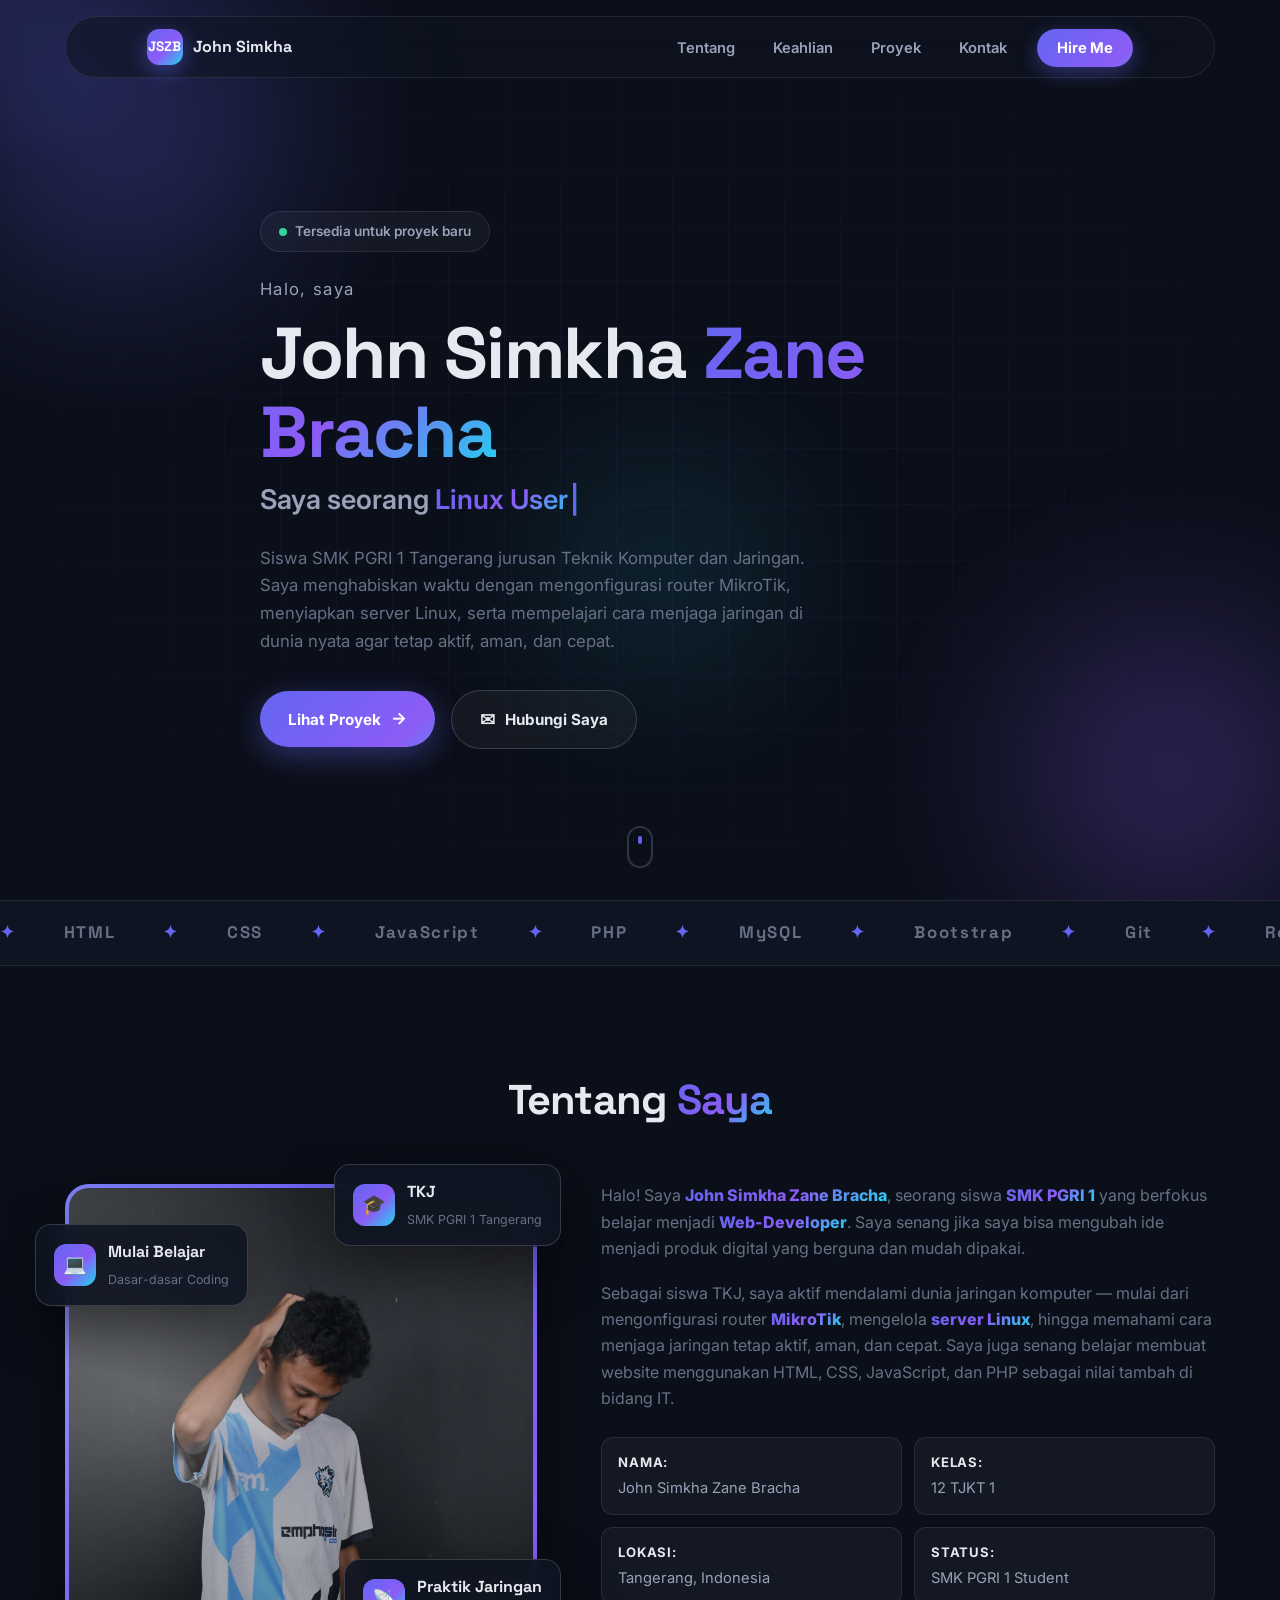
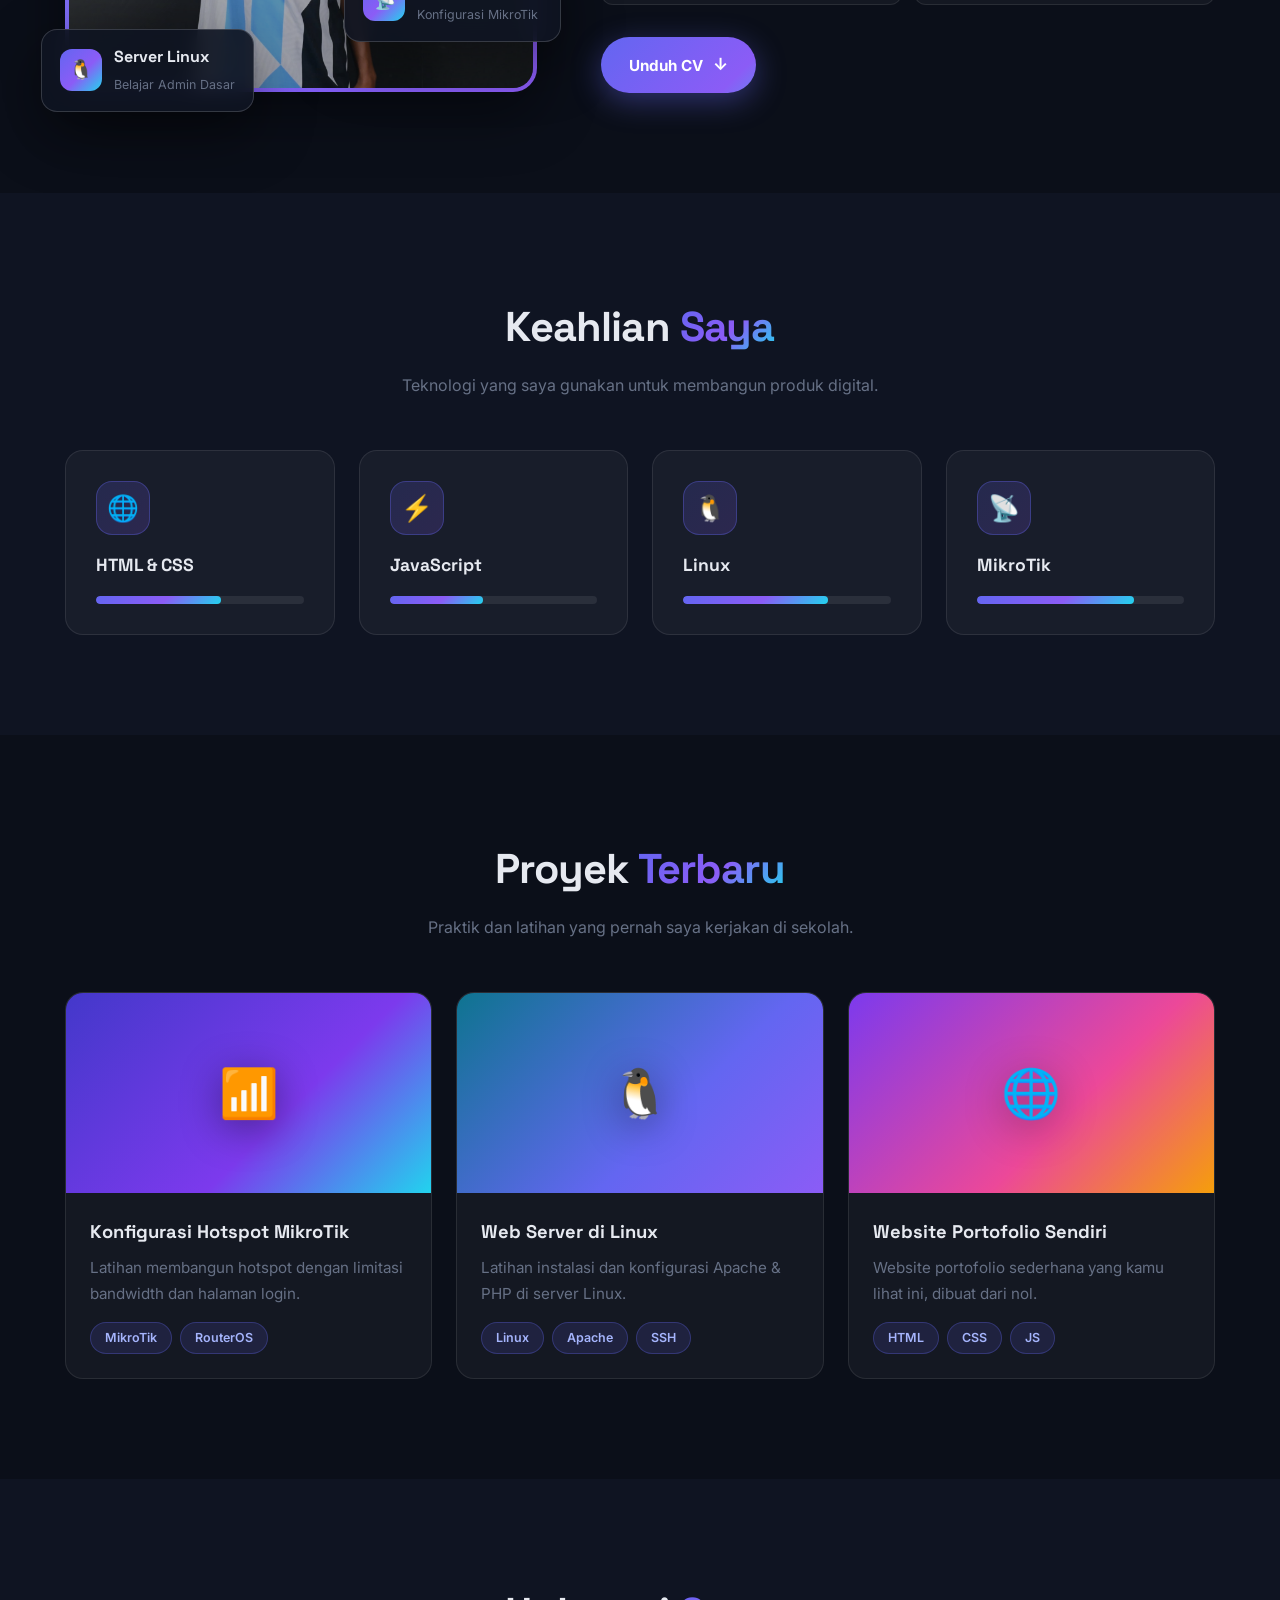
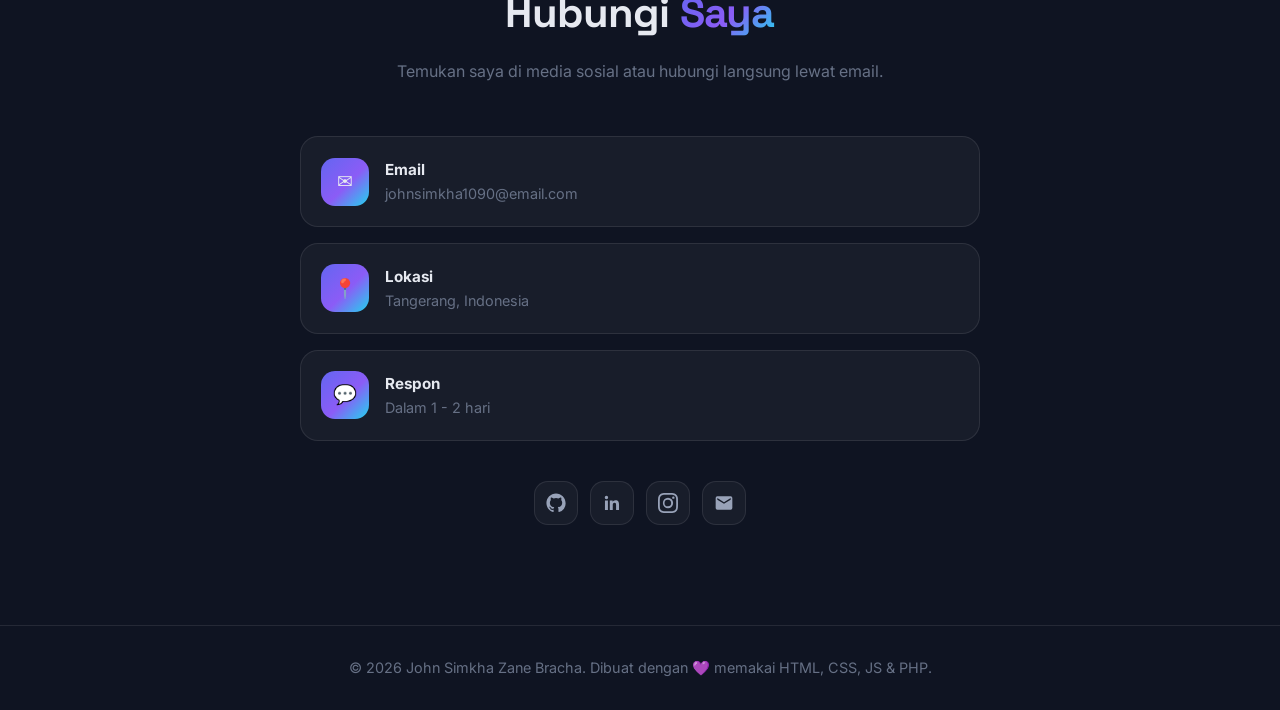
==== index.html @ ffc578aa "Portofolio John Simkha - siap deploy" ====
<!DOCTYPE html>
<html lang="id">
<head>
  <meta charset="UTF-8">
  <meta name="viewport" content="width=device-width, initial-scale=1.0">
  <meta name="description" content="Portofolio pribadi John Simkha Zane Bracha">
  <title>John Simkha Zane Bracha | Portofolio</title>
  <link rel="preconnect" href="https://fonts.googleapis.com">
  <link rel="preconnect" href="https://fonts.gstatic.com" crossorigin>
  <link href="https://fonts.googleapis.com/css2?family=Inter:wght@400;500;600;700;800&family=Space+Grotesk:wght@500;600;700&display=swap" rel="stylesheet">
  <link rel="stylesheet" href="css/style.css">
</head>
<body>

  <!-- GLOW PENGIKUT KURSOR -->
  <div class="cursor-glow" id="cursorGlow"></div>

  <!-- NAVBAR -->
  <header class="navbar" id="navbar">
    <div class="container nav-container">
      <a href="#hero" class="logo">
        <span class="logo-mark">
          <span class="logo-letter">J</span><span class="logo-letter">S</span><span class="logo-letter">Z</span><span class="logo-letter">B</span>
        </span>
        <span class="logo-text">John Simkha</span>
      </a>
      <button class="menu-toggle" id="menuToggle" aria-label="Buka menu">
        <span></span><span></span><span></span>
      </button>
      <ul class="nav-links" id="navLinks">
        <li><a href="#tentang" class="nav-link">Tentang</a></li>
        <li><a href="#keahlian" class="nav-link">Keahlian</a></li>
        <li><a href="#proyek" class="nav-link">Proyek</a></li>
        <li><a href="#kontak" class="nav-link">Kontak</a></li>
        <li><a href="#kontak" class="nav-cta">Hire Me</a></li>
      </ul>
    </div>
  </header>

  <!-- HERO -->
  <section id="hero" class="hero">
    <div class="orb orb-1"></div>
    <div class="orb orb-2"></div>
    <div class="orb orb-3"></div>
    <div class="grid-overlay"></div>

    <div class="container hero-content">
      <span class="hero-badge reveal">
        <span class="pulse-dot"></span> Tersedia untuk proyek baru
      </span>
      <p class="hero-greeting reveal">Halo, saya</p>
      <h1 class="hero-name reveal">John Simkha <span class="gradient-text">Zane Bracha</span></h1>
      <h2 class="hero-role reveal">Saya seorang <span class="gradient-text" id="typeWriter">Linux User dan TJKT Student</span></h2>
      <p class="hero-desc reveal">
        Siswa SMK PGRI 1 Tangerang jurusan Teknik Komputer dan Jaringan. Saya menghabiskan waktu dengan mengonfigurasi router MikroTik, menyiapkan server Linux, serta mempelajari cara menjaga jaringan di dunia nyata agar tetap aktif, aman, dan cepat.
      </p>
      <div class="hero-actions reveal">
        <a href="#proyek" class="btn btn-primary">
          Lihat Proyek <span class="btn-arrow">→</span>
        </a>
        <a href="#kontak" class="btn btn-ghost">
          <span class="btn-icon">✉</span> Hubungi Saya
        </a>
      </div>
      </div>
    </div>

    <a href="#tentang" class="scroll-indicator" aria-label="Scroll ke bawah">
      <span></span>
    </a>
  </section>

  <!-- MARQUEE TEKNOLOGI -->
  <div class="marquee">
    <div class="marquee-track">
      <span>HTML</span><span>CSS</span><span>JavaScript</span><span>PHP</span><span>MySQL</span><span>Bootstrap</span><span>Git</span><span>Responsive</span>
      <span>HTML</span><span>CSS</span><span>JavaScript</span><span>PHP</span><span>MySQL</span><span>Bootstrap</span><span>Git</span><span>Responsive</span>
    </div>
  </div>

  <!-- TENTANG -->
  <section id="tentang" class="section">
    <div class="container">
      <h2 class="section-title reveal">Tentang <span class="gradient-text">Saya</span></h2>
      <div class="about-grid">
        <div class="about-photo reveal">
          <div class="photo-frame">
            <img src="img/foto-profil.jpeg" alt="Foto profil">
          </div>
          <div class="float-card float-card-1">
            <span class="float-icon">💻</span>
            <div><strong>Mulai Belajar</strong><small>Dasar-dasar Coding</small></div>
          </div>
          <div class="float-card float-card-2">
            <span class="float-icon">📡</span>
            <div><strong>Praktik Jaringan</strong><small>Konfigurasi MikroTik</small></div>
          </div>
          <div class="float-card float-card-3">
            <span class="float-icon">🐧</span>
            <div><strong>Server Linux</strong><small>Belajar Admin Dasar</small></div>
          </div>
          <div class="float-card float-card-4">
            <span class="float-icon">🎓</span>
            <div><strong>TKJ</strong><small>SMK PGRI 1 Tangerang</small></div>
          </div>
        </div>
        <div class="about-text reveal">
          <p>
            Halo! Saya <strong class="gradient-text">John Simkha Zane Bracha</strong>,
            seorang siswa <strong class="gradient-text">SMK PGRI 1</strong> yang berfokus belajar menjadi <strong class="gradient-text">Web-Developer</strong>.
            Saya senang jika saya bisa mengubah ide menjadi produk digital yang berguna dan mudah dipakai.
          </p>
          <p>
            Sebagai siswa TKJ, saya aktif mendalami dunia jaringan komputer — mulai dari
            mengonfigurasi router <strong class="gradient-text">MikroTik</strong>, mengelola
            <strong class="gradient-text">server Linux</strong>, hingga memahami cara menjaga
            jaringan tetap aktif, aman, dan cepat. Saya juga senang belajar membuat website
            menggunakan HTML, CSS, JavaScript, dan PHP sebagai nilai tambah di bidang IT.
          </p>
          <ul class="about-info">
            <li><span>Nama:</span> John Simkha Zane Bracha</li>
            <li><span>Kelas:</span> 12 TJKT 1</li>
            <li><span>Lokasi:</span> Tangerang, Indonesia</li>
            <li><span>Status:</span> SMK PGRI 1 Student</li>
          </ul>
          <a href="#" class="btn btn-primary">
            Unduh CV <span class="btn-arrow">↓</span>
          </a>
        </div>
      </div>
    </div>
  </section>

  <!-- KEAHLIAN -->
  <section id="keahlian" class="section section-alt">
    <div class="container">
      <h2 class="section-title reveal">Keahlian <span class="gradient-text">Saya</span></h2>
      <p class="section-sub reveal">Teknologi yang saya gunakan untuk membangun produk digital.</p>
      <div class="skills-grid">
        <div class="skill-card reveal">
          <div class="skill-icon"><span>🌐</span></div>
          <h3>HTML &amp; CSS</h3>
          <div class="progress"><div class="progress-bar" data-width="60%"></div></div>
        </div>
        <div class="skill-card reveal">
          <div class="skill-icon"><span>⚡</span></div>
          <h3>JavaScript</h3>
          <div class="progress"><div class="progress-bar" data-width="45%"></div></div>
        </div>
        <div class="skill-card reveal">
          <div class="skill-icon"><span>🐧</span></div>
          <h3>Linux</h3>
          <div class="progress"><div class="progress-bar" data-width="70%"></div></div>
        </div>
        <div class="skill-card reveal">
          <div class="skill-icon"><span>📡</span></div>
          <h3>MikroTik</h3>
          <div class="progress"><div class="progress-bar" data-width="76%"></div></div>
        </div>
      </div>
    </div>
  </section>

  <!-- PROYEK -->
  <section id="proyek" class="section">
    <div class="container">
      <h2 class="section-title reveal">Proyek <span class="gradient-text">Terbaru</span></h2>
      <p class="section-sub reveal">Praktik dan latihan yang pernah saya kerjakan di sekolah.</p>
      <div class="projects-grid">
        <article class="project-card reveal">
          <div class="project-thumb thumb-1">
            <span>📶</span>
            <div class="project-overlay">
              <a href="#" class="btn btn-sm">Lihat Detail</a>
            </div>
          </div>
          <div class="project-body">
            <h3>Konfigurasi Hotspot MikroTik</h3>
            <p>Latihan membangun hotspot dengan limitasi bandwidth dan halaman login.</p>
            <div class="tags">
              <span class="tag">MikroTik</span>
              <span class="tag">RouterOS</span>
            </div>
          </div>
        </article>
        <article class="project-card reveal">
          <div class="project-thumb thumb-2">
            <span>🐧</span>
            <div class="project-overlay">
              <a href="#" class="btn btn-sm">Lihat Detail</a>
            </div>
          </div>
          <div class="project-body">
            <h3>Web Server di Linux</h3>
            <p>Latihan instalasi dan konfigurasi Apache &amp; PHP di server Linux.</p>
            <div class="tags">
              <span class="tag">Linux</span>
              <span class="tag">Apache</span>
              <span class="tag">SSH</span>
            </div>
          </div>
        </article>
        <article class="project-card reveal">
          <div class="project-thumb thumb-3">
            <span>🌐</span>
            <div class="project-overlay">
              <a href="#" class="btn btn-sm">Lihat Detail</a>
            </div>
          </div>
          <div class="project-body">
            <h3>Website Portofolio Sendiri</h3>
            <p>Website portofolio sederhana yang kamu lihat ini, dibuat dari nol.</p>
            <div class="tags">
              <span class="tag">HTML</span>
              <span class="tag">CSS</span>
              <span class="tag">JS</span>
            </div>
          </div>
        </article>
      </div>
    </div>
  </section>

  <!-- KONTAK -->
  <section id="kontak" class="section section-alt">
    <div class="container">
      <h2 class="section-title reveal">Hubungi <span class="gradient-text">Saya</span></h2>
      <p class="section-sub reveal">Temukan saya di media sosial atau hubungi langsung lewat email.</p>
      <div class="contact-info reveal">
        <div class="contact-item">
          <span class="contact-icon">✉</span>
          <div><strong>Email</strong><p>johnsimkha1090@email.com</p></div>
        </div>
        <div class="contact-item">
          <span class="contact-icon">📍</span>
          <div><strong>Lokasi</strong><p>Tangerang, Indonesia</p></div>
        </div>
        <div class="contact-item">
          <span class="contact-icon">💬</span>
          <div><strong>Respon</strong><p>Dalam 1 - 2 hari</p></div>
        </div>
      </div>
      <div class="contact-social reveal">
        <a href="https://github.com/alephszb" target="_blank" rel="noopener" aria-label="GitHub" title="GitHub"><svg viewBox="0 0 24 24" width="20" height="20" fill="currentColor"><path d="M12 .5C5.65.5.5 5.65.5 12c0 5.08 3.29 9.39 7.86 10.91.58.11.79-.25.79-.56 0-.27-.01-1.17-.02-2.12-3.2.7-3.87-1.36-3.87-1.36-.52-1.33-1.28-1.68-1.28-1.68-1.04-.71.08-.7.08-.7 1.15.08 1.76 1.19 1.76 1.19 1.03 1.76 2.7 1.25 3.36.96.1-.75.4-1.25.72-1.54-2.55-.29-5.23-1.28-5.23-5.68 0-1.26.45-2.28 1.19-3.09-.12-.29-.52-1.46.11-3.05 0 0 .97-.31 3.18 1.18a11.1 11.1 0 0 1 5.8 0c2.2-1.49 3.17-1.18 3.17-1.18.63 1.59.23 2.76.11 3.05.74.81 1.19 1.83 1.19 3.09 0 4.41-2.69 5.38-5.25 5.67.41.35.77 1.04.77 2.1 0 1.52-.01 2.74-.01 3.11 0 .31.21.68.8.56A10.5 10.5 0 0 0 23.5 12C23.5 5.65 18.35.5 12 .5z"/></svg></a>
        <a href="#" aria-label="LinkedIn" title="LinkedIn"><svg viewBox="0 0 24 24" width="20" height="20" fill="currentColor"><path d="M20.45 20.45h-3.55v-5.57c0-1.33-.03-3.04-1.85-3.04-1.85 0-2.14 1.45-2.14 2.94v5.67H9.35V9h3.41v1.56h.05c.48-.9 1.64-1.85 3.37-1.85 3.6 0 4.27 2.37 4.27 5.46v6.28zM5.34 7.43a2.06 2.06 0 1 1 0-4.12 2.06 2.06 0 0 1 0 4.12zM7.12 20.45H3.55V9h3.57v11.45z"/></svg></a>
        <a href="https://www.instagram.com/alephszb" target="_blank" rel="noopener" aria-label="Instagram" title="Instagram"><svg viewBox="0 0 24 24" width="20" height="20" fill="currentColor"><path d="M12 2.16c3.2 0 3.58.01 4.85.07 1.17.05 1.8.25 2.23.41.56.22.96.48 1.38.9.42.42.68.82.9 1.38.16.42.36 1.06.41 2.23.06 1.27.07 1.65.07 4.85s-.01 3.58-.07 4.85c-.05 1.17-.25 1.8-.41 2.23-.22.56-.48.96-.9 1.38-.42.42-.82.68-1.38.9-.42.16-1.06.36-2.23.41-1.27.06-1.65.07-4.85.07s-3.58-.01-4.85-.07c-1.17-.05-1.8-.25-2.23-.41a3.72 3.72 0 0 1-1.38-.9 3.72 3.72 0 0 1-.9-1.38c-.16-.42-.36-1.06-.41-2.23-.06-1.27-.07-1.65-.07-4.85s.01-3.58.07-4.85c.05-1.17.25-1.8.41-2.23.22-.56.48-.96.9-1.38.42-.42.82-.68 1.38-.9.42-.16 1.06-.36 2.23-.41 1.27-.06 1.65-.07 4.85-.07zM12 0C8.74 0 8.33.01 7.05.07 5.78.13 4.9.33 4.14.63a5.9 5.9 0 0 0-2.13 1.39A5.9 5.9 0 0 0 .63 4.13C.33 4.9.13 5.78.07 7.05.01 8.33 0 8.74 0 12s.01 3.67.07 4.95c.06 1.27.26 2.15.56 2.91.31.8.73 1.48 1.38 2.13a5.9 5.9 0 0 0 2.13 1.39c.77.3 1.64.5 2.91.56C8.33 23.99 8.74 24 12 24s3.67-.01 4.95-.07c1.27-.06 2.15-.26 2.91-.56a5.9 5.9 0 0 0 2.13-1.39 5.9 5.9 0 0 0 1.38-2.13c.3-.76.5-1.64.56-2.91.06-1.28.07-1.69.07-4.95s-.01-3.67-.07-4.95c-.06-1.27-.26-2.15-.56-2.91a5.9 5.9 0 0 0-1.38-2.13A5.9 5.9 0 0 0 19.86.63c-.76-.3-1.64-.5-2.91-.56C15.67.01 15.26 0 12 0zm0 5.84A6.16 6.16 0 1 0 12 18.16 6.16 6.16 0 0 0 12 5.84zm0 10.15a4 4 0 1 1 0-7.99 4 4 0 0 1 0 7.99zm7.85-10.4a1.44 1.44 0 1 1-2.88 0 1.44 1.44 0 0 1 2.88 0z"/></svg></a>
        <a href="#" aria-label="Email" title="Email"><svg viewBox="0 0 24 24" width="20" height="20" fill="currentColor"><path d="M20 4H4a2 2 0 0 0-2 2v12a2 2 0 0 0 2 2h16a2 2 0 0 0 2-2V6a2 2 0 0 0-2-2zm0 4-8 5-8-5V6l8 5 8-5v2z"/></svg></a>
      </div>
    </div>
  </section>

  <!-- FOOTER -->
  <footer class="footer">
    <div class="container">
      <p>© 2026 John Simkha Zane Bracha. Dibuat dengan 💜 memakai HTML, CSS, JS &amp; PHP.</p>
    </div>
  </footer>

  <script src="js/script.js"></script>
</body>
</html>
---- css/style.css ----
/* ===== VARIABEL & RESET ===== */
:root {
  --bg: #0b0f19;
  --bg-alt: #0f1422;
  --surface: rgba(255, 255, 255, 0.04);
  --surface-hover: rgba(255, 255, 255, 0.07);
  --border: rgba(255, 255, 255, 0.09);
  --border-strong: rgba(255, 255, 255, 0.16);
  --text: #e6e9f0;
  --text-muted: #98a2b8;
  --text-dim: #667085;
  --primary: #6366f1;
  --violet: #8b5cf6;
  --cyan: #22d3ee;
  --success: #34d399;
  --error: #f87171;
  --radius: 18px;
  --radius-sm: 12px;
  --transition: 0.3s cubic-bezier(0.4, 0, 0.2, 1);
  --gradient: linear-gradient(135deg, #6366f1, #8b5cf6 55%, #22d3ee);
  --shadow: 0 20px 60px rgba(0, 0, 0, 0.45);
  --font-main: 'Inter', 'Segoe UI', Tahoma, sans-serif;
  --font-display: 'Space Grotesk', 'Inter', sans-serif;
}

* {
  margin: 0;
  padding: 0;
  box-sizing: border-box;
}

html {
  scroll-behavior: smooth;
}

body {
  font-family: var(--font-main);
  color: var(--text);
  line-height: 1.65;
  background: var(--bg);
  overflow-x: hidden;
}

img { max-width: 100%; display: block; }
a { text-decoration: none; color: inherit; }
ul { list-style: none; }

::selection {
  background: rgba(99, 102, 241, 0.4);
  color: #fff;
}

::-webkit-scrollbar { width: 10px; }
::-webkit-scrollbar-track { background: var(--bg); }
::-webkit-scrollbar-thumb {
  background: linear-gradient(180deg, var(--primary), var(--violet));
  border-radius: 6px;
}

.container {
  width: 90%;
  max-width: 1150px;
  margin: 0 auto;
}

.gradient-text {
  background: var(--gradient);
  -webkit-background-clip: text;
  background-clip: text;
  -webkit-text-fill-color: transparent;
  color: transparent;
}

/* ===== CURSOR GLOW ===== */
.cursor-glow {
  position: fixed;
  width: 420px;
  height: 420px;
  border-radius: 50%;
  background: radial-gradient(circle, rgba(99, 102, 241, 0.14), transparent 60%);
  pointer-events: none;
  z-index: 0;
  transform: translate(-50%, -50%);
  transition: opacity 0.4s;
}

/* ===== NAVBAR ===== */
.navbar {
  position: fixed;
  top: 16px;
  left: 50%;
  transform: translateX(-50%);
  z-index: 1000;
  width: min(92%, 1150px);
  border-radius: 999px;
  padding: 4px 6px;
  background: rgba(15, 20, 34, 0.6);
  border: 1px solid var(--border);
  backdrop-filter: blur(16px);
  -webkit-backdrop-filter: blur(16px);
  transition: background var(--transition), border-color var(--transition), box-shadow var(--transition);
}

.navbar.scrolled {
  background: rgba(11, 15, 25, 0.85);
  border-color: var(--border-strong);
  box-shadow: var(--shadow);
}

.nav-container {
  display: flex;
  align-items: center;
  justify-content: space-between;
  padding: 8px 18px;
}

.logo {
  display: flex;
  align-items: center;
  gap: 10px;
  font-family: var(--font-display);
}

.logo-mark {
  display: flex;
  align-items: center;
  justify-content: center;
  width: 36px;
  height: 36px;
  border-radius: 12px;
  background: var(--gradient);
  color: #fff;
  font-weight: 700;
  font-size: 0.85rem;
  box-shadow: 0 6px 20px rgba(99, 102, 241, 0.45);
}

.logo-letter {
  display: inline-block;
  animation: letterDance 1.8s ease-in-out infinite;
}

.logo-letter:nth-child(1) { animation-delay: 0s; }
.logo-letter:nth-child(2) { animation-delay: 0.2s; }
.logo-letter:nth-child(3) { animation-delay: 0.4s; }
.logo-letter:nth-child(4) { animation-delay: 0.6s; }

@keyframes letterDance {
  0%, 100% { transform: translateY(0) rotate(0deg); }
  30% { transform: translateY(-4px) rotate(-6deg); }
  60% { transform: translateY(2px) rotate(6deg); }
}

.logo-text {
  font-weight: 700;
  font-size: 1rem;
  color: var(--text);
}

.nav-links {
  display: flex;
  align-items: center;
  gap: 6px;
}

.nav-link {
  padding: 10px 16px;
  border-radius: 999px;
  font-size: 0.92rem;
  font-weight: 600;
  color: var(--text-muted);
  transition: all var(--transition);
}

.nav-link:hover {
  color: var(--text);
  background: var(--surface-hover);
}

.nav-link.active {
  color: #fff;
  background: linear-gradient(135deg, var(--primary), var(--violet));
}

.nav-cta {
  margin-left: 8px;
  padding: 10px 20px;
  border-radius: 999px;
  font-size: 0.92rem;
  font-weight: 700;
  color: #fff;
  background: var(--gradient);
  background-size: 150% 150%;
  animation: gradientShift 6s ease infinite;
  box-shadow: 0 6px 20px rgba(99, 102, 241, 0.4);
  transition: transform var(--transition);
}

.nav-cta:hover {
  transform: translateY(-2px) scale(1.03);
}

@keyframes gradientShift {
  0%, 100% { background-position: 0% 50%; }
  50% { background-position: 100% 50%; }
}

.menu-toggle {
  display: none;
  flex-direction: column;
  gap: 5px;
  background: none;
  border: none;
  cursor: pointer;
  padding: 6px;
}

.menu-toggle span {
  width: 24px;
  height: 2.5px;
  background: var(--text);
  border-radius: 2px;
  transition: var(--transition);
}

.menu-toggle.open span:nth-child(1) { transform: translateY(7.5px) rotate(45deg); }
.menu-toggle.open span:nth-child(2) { opacity: 0; }
.menu-toggle.open span:nth-child(3) { transform: translateY(-7.5px) rotate(-45deg); }

/* ===== HERO ===== */
.hero {
  position: relative;
  min-height: 100vh;
  display: flex;
  align-items: center;
  padding: 140px 0 80px;
  overflow: hidden;
}

.orb {
  position: absolute;
  border-radius: 50%;
  filter: blur(90px);
  opacity: 0.45;
  z-index: 0;
  animation: float 10s ease-in-out infinite;
}

.orb-1 {
  width: 480px; height: 480px;
  background: radial-gradient(circle, #6366f1, transparent 70%);
  top: -120px; left: -120px;
}

.orb-2 {
  width: 420px; height: 420px;
  background: radial-gradient(circle, #8b5cf6, transparent 70%);
  bottom: -80px; right: -100px;
  animation-delay: -3s;
}

.orb-3 {
  width: 300px; height: 300px;
  background: radial-gradient(circle, #22d3ee, transparent 70%);
  bottom: 20%; left: 40%;
  opacity: 0.25;
  animation-delay: -6s;
}

@keyframes float {
  0%, 100% { transform: translateY(0) translateX(0); }
  50% { transform: translateY(-30px) translateX(20px); }
}

.grid-overlay {
  position: absolute;
  inset: 0;
  z-index: 0;
  background-image:
    linear-gradient(rgba(99, 102, 241, 0.05) 1px, transparent 1px),
    linear-gradient(90deg, rgba(99, 102, 241, 0.05) 1px, transparent 1px);
  background-size: 56px 56px;
  mask-image: radial-gradient(ellipse at center, black 30%, transparent 75%);
  -webkit-mask-image: radial-gradient(ellipse at center, black 30%, transparent 75%);
}

.hero-content {
  position: relative;
  z-index: 1;
  max-width: 760px;
}

.hero-badge {
  display: inline-flex;
  align-items: center;
  gap: 8px;
  padding: 8px 18px;
  border-radius: 999px;
  background: var(--surface);
  border: 1px solid var(--border);
  font-size: 0.85rem;
  font-weight: 600;
  color: var(--text-muted);
  margin-bottom: 24px;
}

.pulse-dot {
  width: 8px;
  height: 8px;
  border-radius: 50%;
  background: var(--success);
  box-shadow: 0 0 0 0 rgba(52, 211, 153, 0.6);
  animation: pulse 2s infinite;
}

@keyframes pulse {
  0% { box-shadow: 0 0 0 0 rgba(52, 211, 153, 0.6); }
  70% { box-shadow: 0 0 0 10px rgba(52, 211, 153, 0); }
  100% { box-shadow: 0 0 0 0 rgba(52, 211, 153, 0); }
}

.hero-greeting {
  font-size: 1.05rem;
  color: var(--text-muted);
  letter-spacing: 0.08em;
}

.hero-name {
  font-family: var(--font-display);
  font-size: clamp(2.6rem, 7vw, 4.5rem);
  font-weight: 700;
  line-height: 1.1;
  margin: 10px 0 6px;
  letter-spacing: -0.02em;
}

.hero-role {
  font-size: clamp(1.2rem, 3vw, 1.7rem);
  font-weight: 600;
  color: var(--text-muted);
  min-height: 2.6rem;
}

#typeWriter::after {
  content: '|';
  margin-left: 2px;
  -webkit-text-fill-color: var(--primary);
  animation: blink 0.8s step-end infinite;
}

@keyframes blink {
  50% { opacity: 0; }
}

.hero-desc {
  max-width: 560px;
  color: var(--text-dim);
  margin: 22px 0 34px;
  font-size: 1.05rem;
}

.hero-actions {
  display: flex;
  gap: 16px;
  flex-wrap: wrap;
  align-items: center;
}

.contact-social {
  display: flex;
  justify-content: center;
  gap: 12px;
  margin-top: 40px;
}

.contact-social a {
  display: grid;
  place-items: center;
  width: 44px;
  height: 44px;
  border-radius: 14px;
  background: var(--surface);
  border: 1px solid var(--border);
  color: var(--text-muted);
  transition: all var(--transition);
}

.contact-social a:hover {
  color: #fff;
  background: var(--gradient);
  border-color: transparent;
  transform: translateY(-4px);
  box-shadow: 0 10px 24px rgba(99, 102, 241, 0.4);
}

.scroll-indicator {
  position: absolute;
  bottom: 32px;
  left: 50%;
  transform: translateX(-50%);
  z-index: 1;
}

.scroll-indicator span {
  display: block;
  width: 26px;
  height: 42px;
  border: 2px solid var(--border-strong);
  border-radius: 20px;
  position: relative;
}

.scroll-indicator span::after {
  content: '';
  position: absolute;
  top: 8px;
  left: 50%;
  width: 4px;
  height: 8px;
  margin-left: -2px;
  border-radius: 4px;
  background: var(--primary);
  animation: scrollWheel 1.8s infinite;
}

@keyframes scrollWheel {
  0% { opacity: 1; transform: translateY(0); }
  100% { opacity: 0; transform: translateY(14px); }
}

/* ===== BUTTON ===== */
.btn {
  display: inline-flex;
  align-items: center;
  gap: 10px;
  padding: 14px 28px;
  border-radius: 999px;
  font-weight: 700;
  font-size: 0.95rem;
  border: none;
  cursor: pointer;
  font-family: inherit;
  transition: all var(--transition);
}

.btn-primary {
  background: var(--gradient);
  background-size: 150% 150%;
  animation: gradientShift 6s ease infinite;
  color: #fff;
  box-shadow: 0 8px 30px rgba(99, 102, 241, 0.4);
}

.btn-primary:hover {
  transform: translateY(-3px);
  box-shadow: 0 14px 40px rgba(99, 102, 241, 0.55);
}

.btn-ghost {
  background: var(--surface);
  border: 1px solid var(--border-strong);
  color: var(--text);
}

.btn-ghost:hover {
  background: var(--surface-hover);
  border-color: var(--primary);
  transform: translateY(-3px);
}

.btn-arrow {
  transition: transform var(--transition);
  font-size: 1.05rem;
}

.btn:hover .btn-arrow {
  transform: translateX(4px);
}

.btn-sm {
  padding: 10px 20px;
  font-size: 0.85rem;
}

.btn-full {
  width: 100%;
  justify-content: center;
}

.btn-icon {
  font-size: 1.1rem;
}

/* ===== MARQUEE ===== */
.marquee {
  border-top: 1px solid var(--border);
  border-bottom: 1px solid var(--border);
  background: var(--bg-alt);
  padding: 18px 0;
  overflow: hidden;
  white-space: nowrap;
}

.marquee-track {
  display: inline-flex;
  gap: 48px;
  animation: marquee 22s linear infinite;
}

.marquee-track span {
  font-family: var(--font-display);
  font-weight: 700;
  font-size: 1.05rem;
  letter-spacing: 0.1em;
  color: var(--text-dim);
}

.marquee-track span::before {
  content: '✦';
  color: var(--primary);
  margin-right: 48px;
}

@keyframes marquee {
  from { transform: translateX(0); }
  to { transform: translateX(-50%); }
}

/* ===== SECTION ===== */
.section {
  padding: 100px 0;
  position: relative;
}

.section-alt {
  background: var(--bg-alt);
}

.section-title {
  font-family: var(--font-display);
  font-size: clamp(1.9rem, 4.5vw, 2.6rem);
  font-weight: 700;
  text-align: center;
  letter-spacing: -0.02em;
  margin-bottom: 10px;
}

.section-sub {
  text-align: center;
  color: var(--text-dim);
  max-width: 560px;
  margin: 0 auto 52px;
}

/* ===== TENTANG ===== */
.about-grid {
  display: grid;
  grid-template-columns: 1fr 1.3fr;
  gap: 64px;
  align-items: center;
  margin-top: 48px;
}

.about-photo {
  position: relative;
}

.photo-frame {
  position: relative;
  border-radius: 24px;
  overflow: hidden;
  background: linear-gradient(135deg, var(--primary), var(--violet));
  padding: 4px;
  box-shadow: var(--shadow);
}

.photo-frame::after {
  content: '';
  position: absolute;
  inset: 4px;
  border-radius: 20px;
  background: rgba(11, 15, 25, 0.35);
}

.photo-frame img {
  border-radius: 20px;
  width: 100%;
  height: 500px;
  object-fit: cover;
  filter: saturate(1.1);
}

.photo-frame::before {
  content: '';
  position: absolute;
  inset: -50%;
  z-index: 1;
  background: conic-gradient(from 0deg, transparent 0 60%, rgba(255, 255, 255, 0.25) 80%, transparent 100%);
  animation: shine 6s linear infinite;
}

@keyframes shine {
  to { transform: rotate(360deg); }
}

.float-card {
  position: absolute;
  display: flex;
  align-items: center;
  gap: 12px;
  padding: 14px 18px;
  border-radius: 16px;
  background: rgba(15, 20, 34, 0.9);
  border: 1px solid var(--border-strong);
  backdrop-filter: blur(10px);
  box-shadow: var(--shadow);
  z-index: 2;
}

.float-card strong {
  display: block;
  font-family: var(--font-display);
  font-size: 1rem;
}

.float-card small {
  color: var(--text-dim);
  font-size: 0.78rem;
}

.float-icon {
  display: grid;
  place-items: center;
  width: 42px;
  height: 42px;
  border-radius: 12px;
  background: var(--gradient);
  font-size: 1.2rem;
}

.float-card-1 {
  top: 40px;
  left: -30px;
  animation: float 6s ease-in-out infinite;
}

.float-card-2 {
  bottom: 50px;
  right: -24px;
  animation: float 7s ease-in-out infinite;
  animation-delay: -2s;
}

.float-card-3 {
  bottom: -20px;
  left: -24px;
  animation: float 6.5s ease-in-out infinite;
  animation-delay: -1s;
}

.float-card-4 {
  top: -20px;
  right: -24px;
  animation: float 7.5s ease-in-out infinite;
  animation-delay: -3s;
}

.about-text p {
  color: var(--text-dim);
  margin-bottom: 18px;
}

.about-text strong {
  font-weight: 800;
}

.about-info {
  margin: 26px 0 32px;
  display: grid;
  grid-template-columns: 1fr 1fr;
  gap: 12px;
}

.about-info li {
  padding: 14px 16px;
  border-radius: var(--radius-sm);
  background: var(--surface);
  border: 1px solid var(--border);
  color: var(--text-muted);
  font-size: 0.92rem;
  transition: all var(--transition);
}

.about-info li:hover {
  border-color: var(--primary);
  transform: translateY(-2px);
}

.about-info span {
  display: block;
  font-weight: 700;
  color: var(--text);
  font-size: 0.82rem;
  letter-spacing: 0.06em;
  text-transform: uppercase;
  margin-bottom: 2px;
}

/* ===== KEAHLIAN ===== */
.skills-grid {
  display: grid;
  grid-template-columns: repeat(auto-fit, minmax(240px, 1fr));
  gap: 24px;
  margin-top: 16px;
}

.skill-card {
  background: var(--surface);
  border: 1px solid var(--border);
  border-radius: var(--radius);
  padding: 30px;
  position: relative;
  overflow: hidden;
  transition: all var(--transition);
}

.skill-card::before {
  content: '';
  position: absolute;
  top: 0;
  left: 0;
  right: 0;
  height: 3px;
  background: var(--gradient);
  opacity: 0;
  transition: opacity var(--transition);
}

.skill-card:hover {
  transform: translateY(-8px);
  border-color: var(--border-strong);
  background: var(--surface-hover);
  box-shadow: var(--shadow);
}

.skill-card:hover::before {
  opacity: 1;
}

.skill-icon {
  display: inline-flex;
}

.skill-icon span {
  display: grid;
  place-items: center;
  width: 54px;
  height: 54px;
  border-radius: 16px;
  background: linear-gradient(135deg, rgba(99, 102, 241, 0.18), rgba(139, 92, 246, 0.18));
  border: 1px solid rgba(99, 102, 241, 0.35);
  font-size: 1.6rem;
  margin-bottom: 16px;
}

.skill-card h3 {
  font-family: var(--font-display);
  font-size: 1.1rem;
  margin-bottom: 16px;
}

.progress {
  height: 8px;
  background: rgba(255, 255, 255, 0.08);
  border-radius: 4px;
  overflow: hidden;
}

.progress-bar {
  height: 100%;
  width: 0;
  background: var(--gradient);
  border-radius: 4px;
  transition: width 1.2s ease;
}

/* ===== PROYEK ===== */
.projects-grid {
  display: grid;
  grid-template-columns: repeat(auto-fit, minmax(300px, 1fr));
  gap: 24px;
  margin-top: 16px;
}

.project-card {
  background: var(--surface);
  border: 1px solid var(--border);
  border-radius: var(--radius);
  overflow: hidden;
  transition: all var(--transition);
}

.project-card:hover {
  transform: translateY(-8px);
  border-color: var(--border-strong);
  box-shadow: var(--shadow);
}

.project-thumb {
  position: relative;
  height: 200px;
  display: grid;
  place-items: center;
  font-size: 3rem;
  overflow: hidden;
}

.thumb-1 { background: linear-gradient(135deg, #4338ca, #7c3aed 60%, #22d3ee); }
.thumb-2 { background: linear-gradient(135deg, #0e7490, #6366f1 60%, #8b5cf6); }
.thumb-3 { background: linear-gradient(135deg, #7c3aed, #ec4899 60%, #f59e0b); }

.project-thumb span {
  filter: drop-shadow(0 8px 20px rgba(0, 0, 0, 0.4));
  transition: transform 0.4s ease;
}

.project-card:hover .project-thumb span {
  transform: scale(1.15) rotate(-6deg);
}

.project-overlay {
  position: absolute;
  inset: 0;
  display: grid;
  place-items: center;
  background: rgba(11, 15, 25, 0.7);
  backdrop-filter: blur(4px);
  opacity: 0;
  transition: opacity var(--transition);
}

.project-card:hover .project-overlay {
  opacity: 1;
}

.project-overlay .btn {
  color: #fff;
  border: 1px solid rgba(255, 255, 255, 0.4);
  background: rgba(255, 255, 255, 0.1);
}

.project-body {
  padding: 24px;
}

.project-body h3 {
  font-family: var(--font-display);
  font-size: 1.15rem;
  margin-bottom: 8px;
}

.project-body p {
  color: var(--text-dim);
  font-size: 0.95rem;
  margin-bottom: 16px;
}

.tags {
  display: flex;
  flex-wrap: wrap;
  gap: 8px;
}

.tag {
  padding: 5px 14px;
  border-radius: 999px;
  background: rgba(99, 102, 241, 0.14);
  border: 1px solid rgba(99, 102, 241, 0.3);
  color: #a5b4fc;
  font-size: 0.78rem;
  font-weight: 600;
}

/* ===== KONTAK ===== */
.contact-info {
  display: flex;
  flex-direction: column;
  gap: 16px;
  max-width: 680px;
  margin: 0 auto;
}

.contact-item {
  display: flex;
  align-items: center;
  gap: 16px;
  padding: 20px;
  border-radius: var(--radius);
  background: var(--surface);
  border: 1px solid var(--border);
  transition: all var(--transition);
}

.contact-item:hover {
  border-color: var(--primary);
  transform: translateX(6px);
}

.contact-icon {
  display: grid;
  place-items: center;
  width: 48px;
  height: 48px;
  flex-shrink: 0;
  border-radius: 14px;
  background: var(--gradient);
  font-size: 1.2rem;
}

.contact-item strong {
  display: block;
  font-size: 0.95rem;
}

.contact-item p {
  color: var(--text-dim);
  font-size: 0.9rem;
}

.contact-form {
  background: var(--surface);
  border: 1px solid var(--border);
  border-radius: var(--radius);
  padding: 34px;
  backdrop-filter: blur(10px);
  box-shadow: var(--shadow);
}

.form-row {
  display: grid;
  grid-template-columns: 1fr 1fr;
  gap: 16px;
}

.form-group {
  margin-bottom: 18px;
}

.form-group label {
  display: block;
  font-weight: 600;
  font-size: 0.88rem;
  margin-bottom: 8px;
  color: var(--text-muted);
}

.form-group input,
.form-group textarea {
  width: 100%;
  padding: 13px 16px;
  background: rgba(11, 15, 25, 0.5);
  border: 1px solid var(--border);
  border-radius: var(--radius-sm);
  color: var(--text);
  font-family: inherit;
  font-size: 0.95rem;
  transition: all var(--transition);
}

.form-group input::placeholder,
.form-group textarea::placeholder {
  color: var(--text-dim);
}

.form-group input:focus,
.form-group textarea:focus {
  outline: none;
  border-color: var(--primary);
  box-shadow: 0 0 0 4px rgba(99, 102, 241, 0.15);
}

.form-group input.invalid,
.form-group textarea.invalid {
  border-color: var(--error);
}

.form-status {
  margin-top: 16px;
  font-weight: 600;
  text-align: center;
  font-size: 0.92rem;
}

.form-status.success { color: var(--success); }
.form-status.error { color: var(--error); }

/* ===== FOOTER ===== */
.footer {
  border-top: 1px solid var(--border);
  background: var(--bg-alt);
  text-align: center;
  padding: 30px 0;
  color: var(--text-dim);
  font-size: 0.9rem;
}

/* ===== ANIMASI REVEAL ===== */
.reveal {
  opacity: 0;
  transform: translateY(40px);
  transition: opacity 0.7s ease, transform 0.7s ease;
}

.reveal.visible {
  opacity: 1;
  transform: translateY(0);
}

.reveal:nth-child(2) { transition-delay: 0.1s; }
.reveal:nth-child(3) { transition-delay: 0.2s; }
.reveal:nth-child(4) { transition-delay: 0.3s; }
.reveal:nth-child(5) { transition-delay: 0.4s; }

/* ===== RESPONSIVE ===== */
@media (max-width: 900px) {
  .about-grid {
    grid-template-columns: 1fr;
    gap: 72px;
  }

  .about-photo {
    max-width: 420px;
    margin: 0 auto;
  }
}

@media (max-width: 768px) {
  .navbar {
    width: 94%;
  }

  .logo-text {
    display: none;
  }

  .menu-toggle {
    display: flex;
  }

  .nav-links {
    position: absolute;
    top: calc(100% + 12px);
    left: 0;
    right: 0;
    flex-direction: column;
    align-items: stretch;
    background: rgba(11, 15, 25, 0.95);
    border: 1px solid var(--border);
    border-radius: 20px;
    padding: 16px;
    gap: 8px;
    opacity: 0;
    visibility: hidden;
    transform: translateY(-12px);
    transition: all var(--transition);
  }

  .nav-links.open {
    opacity: 1;
    visibility: visible;
    transform: translateY(0);
  }

  .nav-link {
    text-align: center;
    padding: 14px;
  }

  .nav-cta {
    margin: 8px 0 0;
    text-align: center;
  }

  .hero {
    padding-top: 120px;
  }

  .float-card-1 { left: -10px; top: 30px; }
  .float-card-2 { right: -8px; bottom: 40px; }
  .float-card-3 { left: -8px; bottom: -20px; }
  .float-card-4 { right: -8px; top: -20px; }

  .form-row {
    grid-template-columns: 1fr;
  }

  .about-info {
    grid-template-columns: 1fr;
  }

  .scroll-indicator {
    display: none;
  }

  .cursor-glow {
    display: none;
  }
}

@media (prefers-reduced-motion: reduce) {
  *, *::before, *::after {
    animation-duration: 0.01ms !important;
    animation-iteration-count: 1 !important;
    transition-duration: 0.01ms !important;
  }

  .reveal {
    opacity: 1;
    transform: none;
  }
}
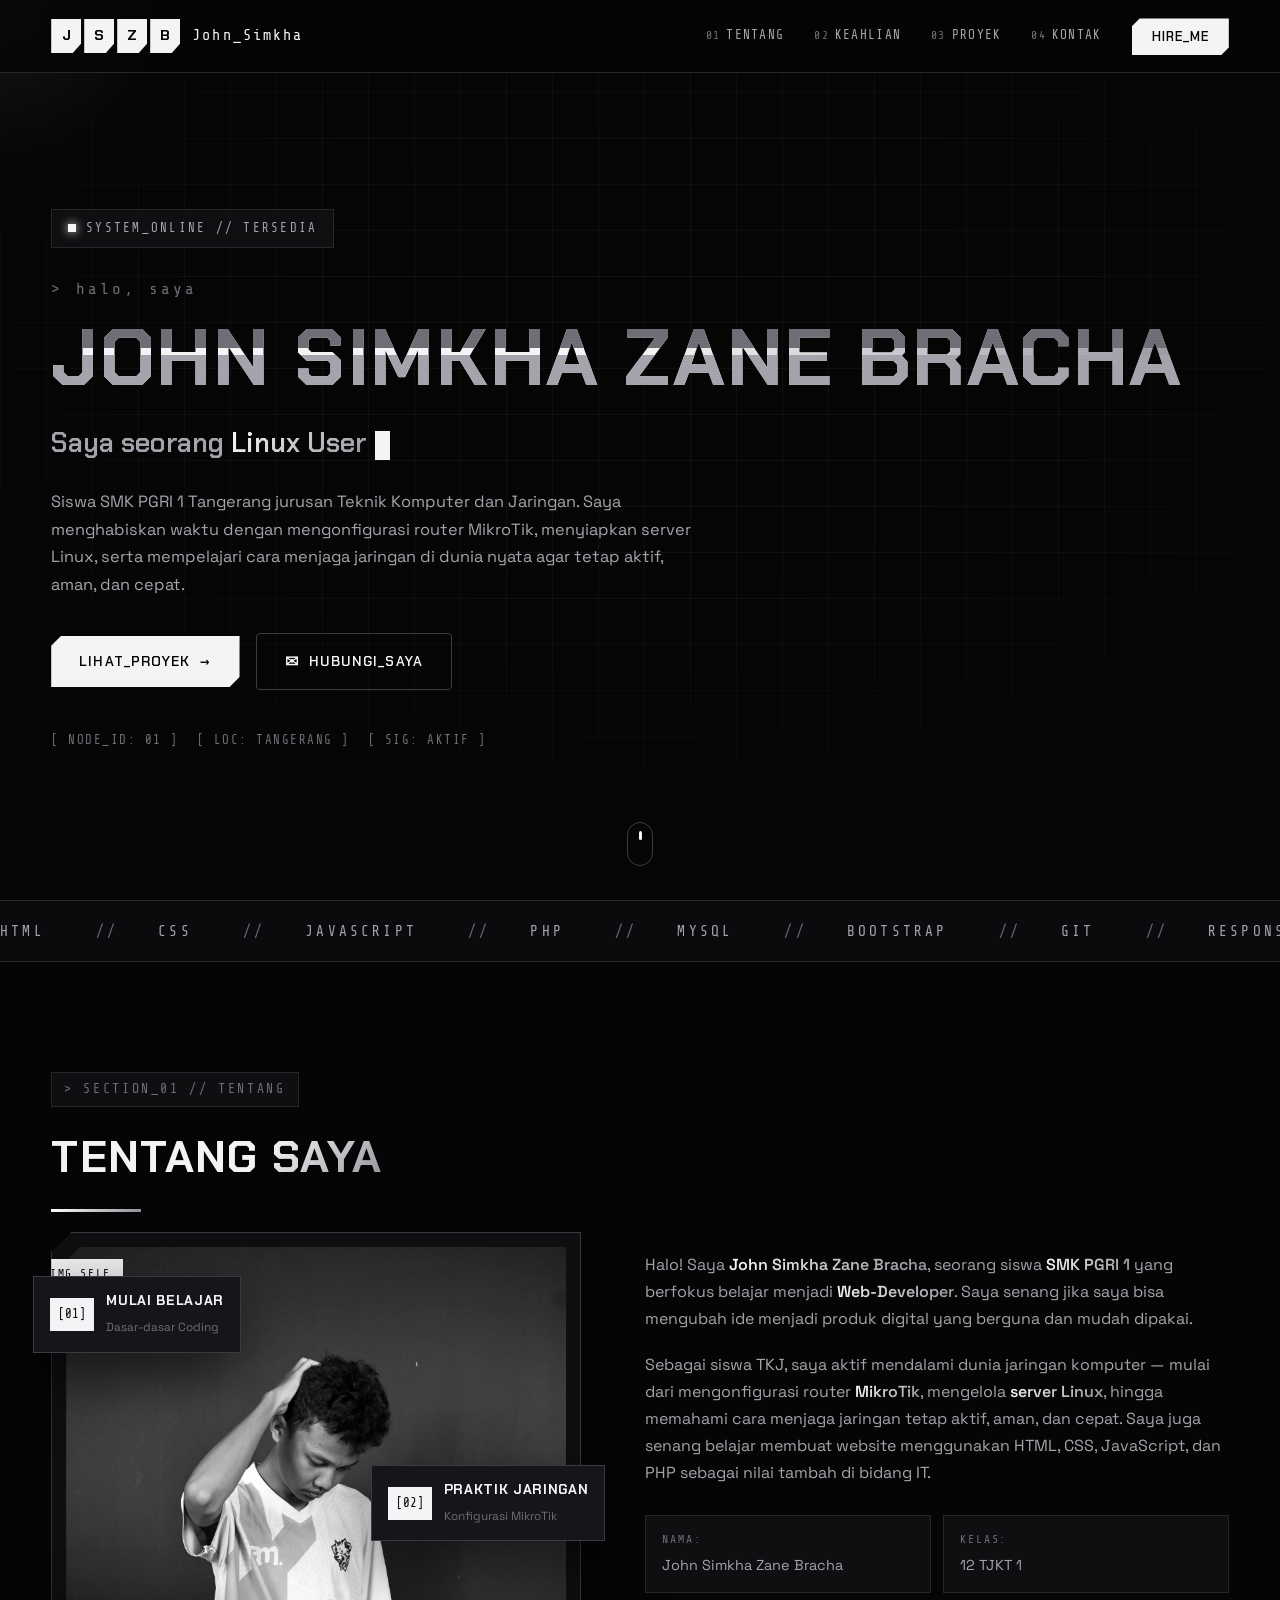
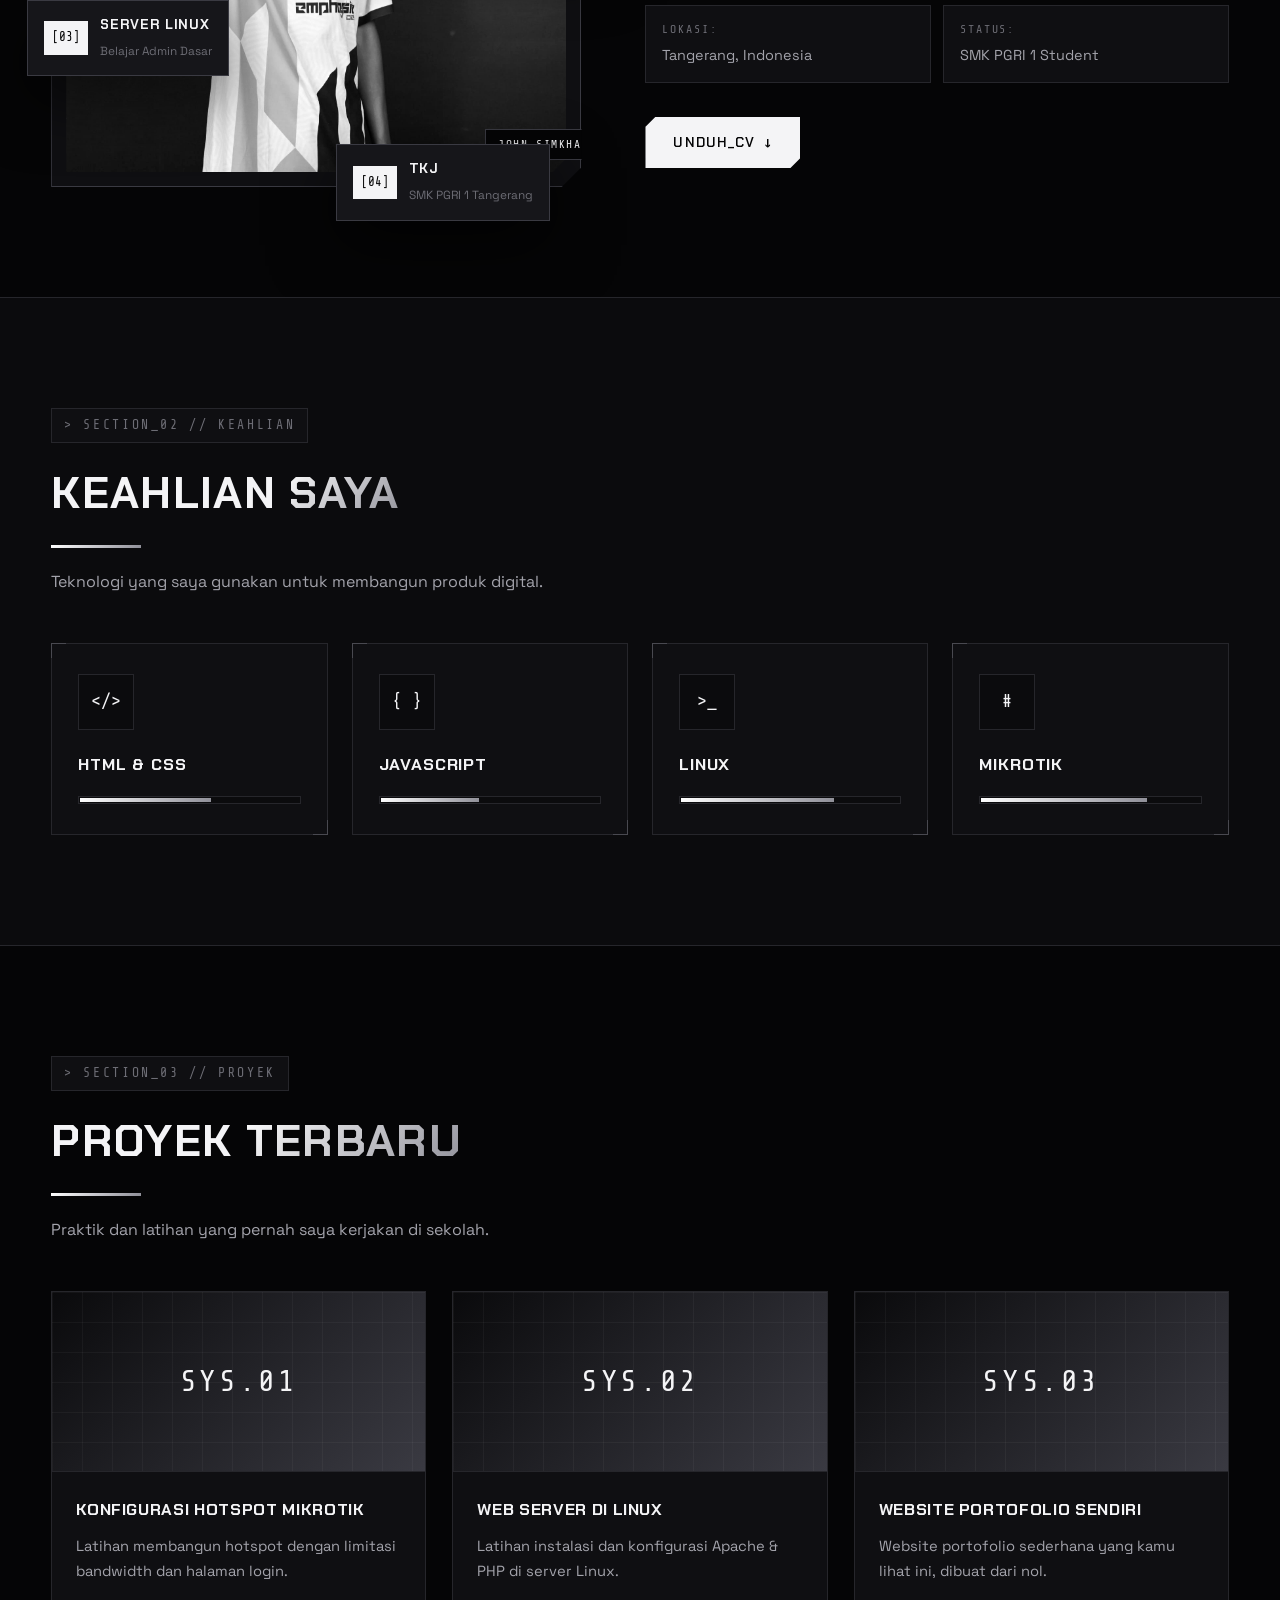
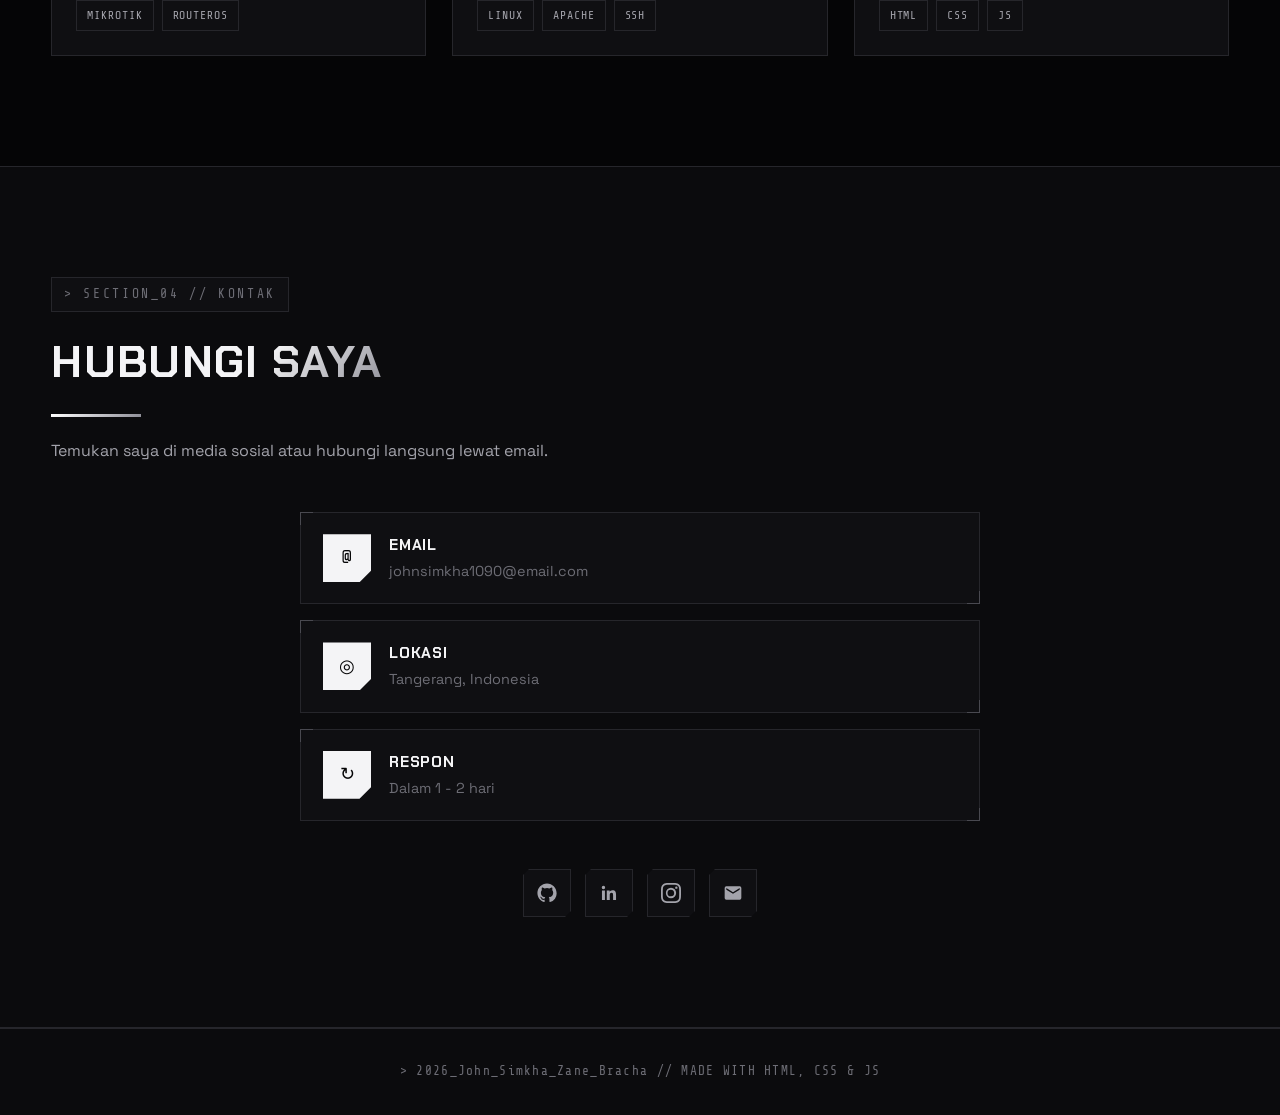
==== commit bdfd23f0: "Rombak total: tema monochrome cyberpunk (hitam-putih-abu)" ====
--- a/index.html
+++ b/index.html
@@ -7,10 +7,13 @@
   <title>John Simkha Zane Bracha | Portofolio</title>
   <link rel="preconnect" href="https://fonts.googleapis.com">
   <link rel="preconnect" href="https://fonts.gstatic.com" crossorigin>
-  <link href="https://fonts.googleapis.com/css2?family=Inter:wght@400;500;600;700;800&family=Space+Grotesk:wght@500;600;700&display=swap" rel="stylesheet">
+  <link href="https://fonts.googleapis.com/css2?family=Chakra+Petch:wght@500;600;700&family=Space+Grotesk:wght@400;500;600;700&family=Share+Tech+Mono&display=swap" rel="stylesheet">
   <link rel="stylesheet" href="css/style.css">
 </head>
 <body>
+
+  <!-- SCANLINES OVERLAY -->
+  <div class="scanlines" aria-hidden="true"></div>
 
   <!-- GLOW PENGIKUT KURSOR -->
   <div class="cursor-glow" id="cursorGlow"></div>
@@ -22,46 +25,47 @@
         <span class="logo-mark">
           <span class="logo-letter">J</span><span class="logo-letter">S</span><span class="logo-letter">Z</span><span class="logo-letter">B</span>
         </span>
-        <span class="logo-text">John Simkha</span>
+        <span class="logo-text">John_Simkha</span>
       </a>
       <button class="menu-toggle" id="menuToggle" aria-label="Buka menu">
         <span></span><span></span><span></span>
       </button>
       <ul class="nav-links" id="navLinks">
-        <li><a href="#tentang" class="nav-link">Tentang</a></li>
-        <li><a href="#keahlian" class="nav-link">Keahlian</a></li>
-        <li><a href="#proyek" class="nav-link">Proyek</a></li>
-        <li><a href="#kontak" class="nav-link">Kontak</a></li>
-        <li><a href="#kontak" class="nav-cta">Hire Me</a></li>
+        <li><a href="#tentang" class="nav-link"><span class="nav-idx">01</span> Tentang</a></li>
+        <li><a href="#keahlian" class="nav-link"><span class="nav-idx">02</span> Keahlian</a></li>
+        <li><a href="#proyek" class="nav-link"><span class="nav-idx">03</span> Proyek</a></li>
+        <li><a href="#kontak" class="nav-link"><span class="nav-idx">04</span> Kontak</a></li>
+        <li><a href="#kontak" class="nav-cta">Hire_Me</a></li>
       </ul>
     </div>
   </header>
 
   <!-- HERO -->
   <section id="hero" class="hero">
-    <div class="orb orb-1"></div>
-    <div class="orb orb-2"></div>
-    <div class="orb orb-3"></div>
     <div class="grid-overlay"></div>
 
     <div class="container hero-content">
       <span class="hero-badge reveal">
-        <span class="pulse-dot"></span> Tersedia untuk proyek baru
+        <span class="pulse-dot"></span> SYSTEM_ONLINE // TERSEDIA
       </span>
-      <p class="hero-greeting reveal">Halo, saya</p>
-      <h1 class="hero-name reveal">John Simkha <span class="gradient-text">Zane Bracha</span></h1>
-      <h2 class="hero-role reveal">Saya seorang <span class="gradient-text" id="typeWriter">Linux User dan TJKT Student</span></h2>
+      <p class="hero-greeting reveal">&gt; halo, saya</p>
+      <h1 class="hero-name reveal" data-text="John Simkha Zane Bracha">John Simkha <span class="gradient-text">Zane Bracha</span></h1>
+      <h2 class="hero-role reveal">Saya seorang <span class="gradient-text" id="typeWriter">Linux User dan TJKT Student</span><span class="term-cursor"></span></h2>
       <p class="hero-desc reveal">
         Siswa SMK PGRI 1 Tangerang jurusan Teknik Komputer dan Jaringan. Saya menghabiskan waktu dengan mengonfigurasi router MikroTik, menyiapkan server Linux, serta mempelajari cara menjaga jaringan di dunia nyata agar tetap aktif, aman, dan cepat.
       </p>
       <div class="hero-actions reveal">
         <a href="#proyek" class="btn btn-primary">
-          Lihat Proyek <span class="btn-arrow">→</span>
+          Lihat_Proyek <span class="btn-arrow">→</span>
         </a>
         <a href="#kontak" class="btn btn-ghost">
-          <span class="btn-icon">✉</span> Hubungi Saya
+          <span class="btn-icon">✉</span> Hubungi_Saya
         </a>
       </div>
+      <div class="hero-status reveal">
+        <span class="status-line">[ NODE_ID: 01 ]</span>
+        <span class="status-line">[ LOC: TANGERANG ]</span>
+        <span class="status-line">[ SIG: AKTIF ]</span>
       </div>
     </div>
 
@@ -81,26 +85,29 @@
   <!-- TENTANG -->
   <section id="tentang" class="section">
     <div class="container">
-      <h2 class="section-title reveal">Tentang <span class="gradient-text">Saya</span></h2>
+      <div class="section-head reveal">
+        <span class="section-tag">&gt; SECTION_01 // TENTANG</span>
+        <h2 class="section-title">Tentang <span class="gradient-text">Saya</span></h2>
+      </div>
       <div class="about-grid">
         <div class="about-photo reveal">
           <div class="photo-frame">
             <img src="img/foto-profil.jpeg" alt="Foto profil">
           </div>
           <div class="float-card float-card-1">
-            <span class="float-icon">💻</span>
+            <span class="float-icon">[01]</span>
             <div><strong>Mulai Belajar</strong><small>Dasar-dasar Coding</small></div>
           </div>
           <div class="float-card float-card-2">
-            <span class="float-icon">📡</span>
+            <span class="float-icon">[02]</span>
             <div><strong>Praktik Jaringan</strong><small>Konfigurasi MikroTik</small></div>
           </div>
           <div class="float-card float-card-3">
-            <span class="float-icon">🐧</span>
+            <span class="float-icon">[03]</span>
             <div><strong>Server Linux</strong><small>Belajar Admin Dasar</small></div>
           </div>
           <div class="float-card float-card-4">
-            <span class="float-icon">🎓</span>
+            <span class="float-icon">[04]</span>
             <div><strong>TKJ</strong><small>SMK PGRI 1 Tangerang</small></div>
           </div>
         </div>
@@ -124,7 +131,7 @@
             <li><span>Status:</span> SMK PGRI 1 Student</li>
           </ul>
           <a href="#" class="btn btn-primary">
-            Unduh CV <span class="btn-arrow">↓</span>
+            Unduh_CV <span class="btn-arrow">↓</span>
           </a>
         </div>
       </div>
@@ -134,26 +141,29 @@
   <!-- KEAHLIAN -->
   <section id="keahlian" class="section section-alt">
     <div class="container">
-      <h2 class="section-title reveal">Keahlian <span class="gradient-text">Saya</span></h2>
+      <div class="section-head reveal">
+        <span class="section-tag">&gt; SECTION_02 // KEAHLIAN</span>
+        <h2 class="section-title">Keahlian <span class="gradient-text">Saya</span></h2>
+      </div>
       <p class="section-sub reveal">Teknologi yang saya gunakan untuk membangun produk digital.</p>
       <div class="skills-grid">
         <div class="skill-card reveal">
-          <div class="skill-icon"><span>🌐</span></div>
+          <div class="skill-icon"><span>&lt;/&gt;</span></div>
           <h3>HTML &amp; CSS</h3>
           <div class="progress"><div class="progress-bar" data-width="60%"></div></div>
         </div>
         <div class="skill-card reveal">
-          <div class="skill-icon"><span>⚡</span></div>
+          <div class="skill-icon"><span>{ }</span></div>
           <h3>JavaScript</h3>
           <div class="progress"><div class="progress-bar" data-width="45%"></div></div>
         </div>
         <div class="skill-card reveal">
-          <div class="skill-icon"><span>🐧</span></div>
+          <div class="skill-icon"><span>&gt;_</span></div>
           <h3>Linux</h3>
           <div class="progress"><div class="progress-bar" data-width="70%"></div></div>
         </div>
         <div class="skill-card reveal">
-          <div class="skill-icon"><span>📡</span></div>
+          <div class="skill-icon"><span>#</span></div>
           <h3>MikroTik</h3>
           <div class="progress"><div class="progress-bar" data-width="76%"></div></div>
         </div>
@@ -164,14 +174,17 @@
   <!-- PROYEK -->
   <section id="proyek" class="section">
     <div class="container">
-      <h2 class="section-title reveal">Proyek <span class="gradient-text">Terbaru</span></h2>
+      <div class="section-head reveal">
+        <span class="section-tag">&gt; SECTION_03 // PROYEK</span>
+        <h2 class="section-title">Proyek <span class="gradient-text">Terbaru</span></h2>
+      </div>
       <p class="section-sub reveal">Praktik dan latihan yang pernah saya kerjakan di sekolah.</p>
       <div class="projects-grid">
         <article class="project-card reveal">
           <div class="project-thumb thumb-1">
-            <span>📶</span>
+            <span class="thumb-code">SYS.01</span>
             <div class="project-overlay">
-              <a href="#" class="btn btn-sm">Lihat Detail</a>
+              <a href="#" class="btn btn-sm">Lihat_Detail</a>
             </div>
           </div>
           <div class="project-body">
@@ -185,9 +198,9 @@
         </article>
         <article class="project-card reveal">
           <div class="project-thumb thumb-2">
-            <span>🐧</span>
+            <span class="thumb-code">SYS.02</span>
             <div class="project-overlay">
-              <a href="#" class="btn btn-sm">Lihat Detail</a>
+              <a href="#" class="btn btn-sm">Lihat_Detail</a>
             </div>
           </div>
           <div class="project-body">
@@ -202,9 +215,9 @@
         </article>
         <article class="project-card reveal">
           <div class="project-thumb thumb-3">
-            <span>🌐</span>
+            <span class="thumb-code">SYS.03</span>
             <div class="project-overlay">
-              <a href="#" class="btn btn-sm">Lihat Detail</a>
+              <a href="#" class="btn btn-sm">Lihat_Detail</a>
             </div>
           </div>
           <div class="project-body">
@@ -224,27 +237,30 @@
   <!-- KONTAK -->
   <section id="kontak" class="section section-alt">
     <div class="container">
-      <h2 class="section-title reveal">Hubungi <span class="gradient-text">Saya</span></h2>
+      <div class="section-head reveal">
+        <span class="section-tag">&gt; SECTION_04 // KONTAK</span>
+        <h2 class="section-title">Hubungi <span class="gradient-text">Saya</span></h2>
+      </div>
       <p class="section-sub reveal">Temukan saya di media sosial atau hubungi langsung lewat email.</p>
       <div class="contact-info reveal">
         <div class="contact-item">
-          <span class="contact-icon">✉</span>
+          <span class="contact-icon">@</span>
           <div><strong>Email</strong><p>johnsimkha1090@email.com</p></div>
         </div>
         <div class="contact-item">
-          <span class="contact-icon">📍</span>
+          <span class="contact-icon">◎</span>
           <div><strong>Lokasi</strong><p>Tangerang, Indonesia</p></div>
         </div>
         <div class="contact-item">
-          <span class="contact-icon">💬</span>
+          <span class="contact-icon">↻</span>
           <div><strong>Respon</strong><p>Dalam 1 - 2 hari</p></div>
         </div>
       </div>
       <div class="contact-social reveal">
         <a href="https://github.com/alephszb" target="_blank" rel="noopener" aria-label="GitHub" title="GitHub"><svg viewBox="0 0 24 24" width="20" height="20" fill="currentColor"><path d="M12 .5C5.65.5.5 5.65.5 12c0 5.08 3.29 9.39 7.86 10.91.58.11.79-.25.79-.56 0-.27-.01-1.17-.02-2.12-3.2.7-3.87-1.36-3.87-1.36-.52-1.33-1.28-1.68-1.28-1.68-1.04-.71.08-.7.08-.7 1.15.08 1.76 1.19 1.76 1.19 1.03 1.76 2.7 1.25 3.36.96.1-.75.4-1.25.72-1.54-2.55-.29-5.23-1.28-5.23-5.68 0-1.26.45-2.28 1.19-3.09-.12-.29-.52-1.46.11-3.05 0 0 .97-.31 3.18 1.18a11.1 11.1 0 0 1 5.8 0c2.2-1.49 3.17-1.18 3.17-1.18.63 1.59.23 2.76.11 3.05.74.81 1.19 1.83 1.19 3.09 0 4.41-2.69 5.38-5.25 5.67.41.35.77 1.04.77 2.1 0 1.52-.01 2.74-.01 3.11 0 .31.21.68.8.56A10.5 10.5 0 0 0 23.5 12C23.5 5.65 18.35.5 12 .5z"/></svg></a>
-        <a href="#" aria-label="LinkedIn" title="LinkedIn"><svg viewBox="0 0 24 24" width="20" height="20" fill="currentColor"><path d="M20.45 20.45h-3.55v-5.57c0-1.33-.03-3.04-1.85-3.04-1.85 0-2.14 1.45-2.14 2.94v5.67H9.35V9h3.41v1.56h.05c.48-.9 1.64-1.85 3.37-1.85 3.6 0 4.27 2.37 4.27 5.46v6.28zM5.34 7.43a2.06 2.06 0 1 1 0-4.12 2.06 2.06 0 0 1 0 4.12zM7.12 20.45H3.55V9h3.57v11.45z"/></svg></a>
+        <a href="https://www.linkedin.com/in/john-simkha-154985428/" target="_blank" rel="noopener" aria-label="LinkedIn" title="LinkedIn"><svg viewBox="0 0 24 24" width="20" height="20" fill="currentColor"><path d="M20.45 20.45h-3.55v-5.57c0-1.33-.03-3.04-1.85-3.04-1.85 0-2.14 1.45-2.14 2.94v5.67H9.35V9h3.41v1.56h.05c.48-.9 1.64-1.85 3.37-1.85 3.6 0 4.27 2.37 4.27 5.46v6.28zM5.34 7.43a2.06 2.06 0 1 1 0-4.12 2.06 2.06 0 0 1 0 4.12zM7.12 20.45H3.55V9h3.57v11.45z"/></svg></a>
         <a href="https://www.instagram.com/alephszb" target="_blank" rel="noopener" aria-label="Instagram" title="Instagram"><svg viewBox="0 0 24 24" width="20" height="20" fill="currentColor"><path d="M12 2.16c3.2 0 3.58.01 4.85.07 1.17.05 1.8.25 2.23.41.56.22.96.48 1.38.9.42.42.68.82.9 1.38.16.42.36 1.06.41 2.23.06 1.27.07 1.65.07 4.85s-.01 3.58-.07 4.85c-.05 1.17-.25 1.8-.41 2.23-.22.56-.48.96-.9 1.38-.42.42-.82.68-1.38.9-.42.16-1.06.36-2.23.41-1.27.06-1.65.07-4.85.07s-3.58-.01-4.85-.07c-1.17-.05-1.8-.25-2.23-.41a3.72 3.72 0 0 1-1.38-.9 3.72 3.72 0 0 1-.9-1.38c-.16-.42-.36-1.06-.41-2.23-.06-1.27-.07-1.65-.07-4.85s.01-3.58.07-4.85c.05-1.17.25-1.8.41-2.23.22-.56.48-.96.9-1.38.42-.42.82-.68 1.38-.9.42-.16 1.06-.36 2.23-.41 1.27-.06 1.65-.07 4.85-.07zM12 0C8.74 0 8.33.01 7.05.07 5.78.13 4.9.33 4.14.63a5.9 5.9 0 0 0-2.13 1.39A5.9 5.9 0 0 0 .63 4.13C.33 4.9.13 5.78.07 7.05.01 8.33 0 8.74 0 12s.01 3.67.07 4.95c.06 1.27.26 2.15.56 2.91.31.8.73 1.48 1.38 2.13a5.9 5.9 0 0 0 2.13 1.39c.77.3 1.64.5 2.91.56C8.33 23.99 8.74 24 12 24s3.67-.01 4.95-.07c1.27-.06 2.15-.26 2.91-.56a5.9 5.9 0 0 0 2.13-1.39 5.9 5.9 0 0 0 1.38-2.13c.3-.76.5-1.64.56-2.91.06-1.28.07-1.69.07-4.95s-.01-3.67-.07-4.95c-.06-1.27-.26-2.15-.56-2.91a5.9 5.9 0 0 0-1.38-2.13A5.9 5.9 0 0 0 19.86.63c-.76-.3-1.64-.5-2.91-.56C15.67.01 15.26 0 12 0zm0 5.84A6.16 6.16 0 1 0 12 18.16 6.16 6.16 0 0 0 12 5.84zm0 10.15a4 4 0 1 1 0-7.99 4 4 0 0 1 0 7.99zm7.85-10.4a1.44 1.44 0 1 1-2.88 0 1.44 1.44 0 0 1 2.88 0z"/></svg></a>
-        <a href="#" aria-label="Email" title="Email"><svg viewBox="0 0 24 24" width="20" height="20" fill="currentColor"><path d="M20 4H4a2 2 0 0 0-2 2v12a2 2 0 0 0 2 2h16a2 2 0 0 0 2-2V6a2 2 0 0 0-2-2zm0 4-8 5-8-5V6l8 5 8-5v2z"/></svg></a>
+        <a href="https://mail.google.com/mail/?view=cm&amp;fs=1&amp;to=johnsimkha1090@gmail.com" target="_blank" rel="noopener" aria-label="Email" title="Email"><svg viewBox="0 0 24 24" width="20" height="20" fill="currentColor"><path d="M20 4H4a2 2 0 0 0-2 2v12a2 2 0 0 0 2 2h16a2 2 0 0 0 2-2V6a2 2 0 0 0-2-2zm0 4-8 5-8-5V6l8 5 8-5v2z"/></svg></a>
       </div>
     </div>
   </section>
@@ -252,7 +268,7 @@
   <!-- FOOTER -->
   <footer class="footer">
     <div class="container">
-      <p>© 2026 John Simkha Zane Bracha. Dibuat dengan 💜 memakai HTML, CSS, JS &amp; PHP.</p>
+      <p>&gt; 2026_John_Simkha_Zane_Bracha // MADE WITH HTML, CSS &amp; JS</p>
     </div>
   </footer>
 
--- a/css/style.css
+++ b/css/style.css
@@ -1,28 +1,32 @@
-/* ===== VARIABEL & RESET ===== */
+/* ============================================================
+   MONOCHROME CYBERPUNK THEME — John Simkha Zane Bracha
+   Palet: hitam, putih, abu-abu
+   ============================================================ */
+
+/* ===== VARIABEL ===== */
 :root {
-  --bg: #0b0f19;
-  --bg-alt: #0f1422;
-  --surface: rgba(255, 255, 255, 0.04);
-  --surface-hover: rgba(255, 255, 255, 0.07);
-  --border: rgba(255, 255, 255, 0.09);
-  --border-strong: rgba(255, 255, 255, 0.16);
-  --text: #e6e9f0;
-  --text-muted: #98a2b8;
-  --text-dim: #667085;
-  --primary: #6366f1;
-  --violet: #8b5cf6;
-  --cyan: #22d3ee;
-  --success: #34d399;
-  --error: #f87171;
-  --radius: 18px;
-  --radius-sm: 12px;
+  --bg: #050506;
+  --bg-alt: #0b0b0d;
+  --surface: #0f0f12;
+  --surface-2: #16161a;
+  --border: #26262b;
+  --border-strong: #3a3a42;
+  --text: #f4f4f6;
+  --text-muted: #a3a3ab;
+  --text-dim: #6d6d75;
+  --gradient: linear-gradient(135deg, #ffffff 0%, #8f8f98 100%);
+  --gradient-invert: linear-gradient(135deg, #0a0a0c 0%, #3a3a42 100%);
+  --shadow: 0 24px 64px rgba(0, 0, 0, 0.65);
+  --glow: 0 0 28px rgba(255, 255, 255, 0.1);
+  --radius-sm: 8px;
+  --radius: 16px;
   --transition: 0.3s cubic-bezier(0.4, 0, 0.2, 1);
-  --gradient: linear-gradient(135deg, #6366f1, #8b5cf6 55%, #22d3ee);
-  --shadow: 0 20px 60px rgba(0, 0, 0, 0.45);
-  --font-main: 'Inter', 'Segoe UI', Tahoma, sans-serif;
-  --font-display: 'Space Grotesk', 'Inter', sans-serif;
-}
-
+  --font-display: 'Chakra Petch', 'Space Grotesk', sans-serif;
+  --font-body: 'Space Grotesk', sans-serif;
+  --font-mono: 'Share Tech Mono', monospace;
+}
+
+/* ===== RESET & BASE ===== */
 * {
   margin: 0;
   padding: 0;
@@ -34,35 +38,83 @@
 }
 
 body {
-  font-family: var(--font-main);
+  font-family: var(--font-body);
+  background: var(--bg);
   color: var(--text);
-  line-height: 1.65;
+  line-height: 1.7;
+  overflow-x: hidden;
+}
+
+img {
+  max-width: 100%;
+  display: block;
+}
+
+a {
+  text-decoration: none;
+  color: inherit;
+}
+
+ul {
+  list-style: none;
+}
+
+.container {
+  width: min(1200px, 92%);
+  margin: 0 auto;
+}
+
+::selection {
+  background: var(--text);
+  color: var(--bg);
+}
+
+/* Scrollbar */
+::-webkit-scrollbar {
+  width: 10px;
+}
+::-webkit-scrollbar-track {
   background: var(--bg);
-  overflow-x: hidden;
-}
-
-img { max-width: 100%; display: block; }
-a { text-decoration: none; color: inherit; }
-ul { list-style: none; }
-
-::selection {
-  background: rgba(99, 102, 241, 0.4);
-  color: #fff;
-}
-
-::-webkit-scrollbar { width: 10px; }
-::-webkit-scrollbar-track { background: var(--bg); }
+}
 ::-webkit-scrollbar-thumb {
-  background: linear-gradient(180deg, var(--primary), var(--violet));
+  background: var(--border-strong);
   border-radius: 6px;
 }
-
-.container {
-  width: 90%;
-  max-width: 1150px;
-  margin: 0 auto;
-}
-
+::-webkit-scrollbar-thumb:hover {
+  background: var(--text-dim);
+}
+
+/* ===== SCANLINES OVERLAY ===== */
+.scanlines {
+  position: fixed;
+  inset: 0;
+  z-index: 9999;
+  pointer-events: none;
+  background: repeating-linear-gradient(
+    to bottom,
+    rgba(255, 255, 255, 0.025) 0px,
+    rgba(255, 255, 255, 0.025) 1px,
+    transparent 1px,
+    transparent 3px
+  );
+  mix-blend-mode: overlay;
+}
+
+/* ===== CURSOR GLOW ===== */
+.cursor-glow {
+  position: fixed;
+  width: 420px;
+  height: 420px;
+  left: -210px;
+  top: -210px;
+  border-radius: 50%;
+  background: radial-gradient(circle, rgba(255, 255, 255, 0.07) 0%, transparent 60%);
+  pointer-events: none;
+  z-index: 0;
+  transition: none;
+}
+
+/* ===== TYPOGRAPHY UMUM ===== */
 .gradient-text {
   background: var(--gradient);
   -webkit-background-clip: text;
@@ -71,161 +123,161 @@
   color: transparent;
 }
 
-/* ===== CURSOR GLOW ===== */
-.cursor-glow {
-  position: fixed;
-  width: 420px;
-  height: 420px;
-  border-radius: 50%;
-  background: radial-gradient(circle, rgba(99, 102, 241, 0.14), transparent 60%);
-  pointer-events: none;
-  z-index: 0;
-  transform: translate(-50%, -50%);
-  transition: opacity 0.4s;
-}
-
 /* ===== NAVBAR ===== */
 .navbar {
   position: fixed;
-  top: 16px;
-  left: 50%;
-  transform: translateX(-50%);
+  top: 0;
+  left: 0;
+  right: 0;
   z-index: 1000;
-  width: min(92%, 1150px);
-  border-radius: 999px;
-  padding: 4px 6px;
-  background: rgba(15, 20, 34, 0.6);
-  border: 1px solid var(--border);
-  backdrop-filter: blur(16px);
-  -webkit-backdrop-filter: blur(16px);
-  transition: background var(--transition), border-color var(--transition), box-shadow var(--transition);
+  background: rgba(5, 5, 6, 0.82);
+  backdrop-filter: blur(14px);
+  -webkit-backdrop-filter: blur(14px);
+  border-bottom: 1px solid var(--border);
+  transition: background var(--transition), border-color var(--transition);
 }
 
 .navbar.scrolled {
-  background: rgba(11, 15, 25, 0.85);
-  border-color: var(--border-strong);
-  box-shadow: var(--shadow);
+  background: rgba(5, 5, 6, 0.96);
+  border-bottom-color: var(--border-strong);
 }
 
 .nav-container {
   display: flex;
   align-items: center;
   justify-content: space-between;
-  padding: 8px 18px;
+  height: 72px;
 }
 
 .logo {
   display: flex;
   align-items: center;
-  gap: 10px;
+  gap: 12px;
+}
+
+.logo-mark {
+  display: flex;
+  gap: 3px;
+}
+
+.logo-letter {
+  width: 30px;
+  height: 34px;
+  display: grid;
+  place-items: center;
+  background: var(--text);
+  color: var(--bg);
   font-family: var(--font-display);
-}
-
-.logo-mark {
+  font-weight: 700;
+  font-size: 0.92rem;
+  clip-path: polygon(0 0, 100% 0, 100% 72%, 72% 100%, 0 100%);
+  transition: transform var(--transition);
+}
+
+.logo:hover .logo-letter {
+  transform: translateY(-3px);
+}
+
+.logo-text {
+  font-family: var(--font-mono);
+  font-size: 0.95rem;
+  letter-spacing: 0.14em;
+  color: var(--text);
+}
+
+.nav-links {
   display: flex;
   align-items: center;
-  justify-content: center;
-  width: 36px;
-  height: 36px;
-  border-radius: 12px;
-  background: var(--gradient);
-  color: #fff;
-  font-weight: 700;
-  font-size: 0.85rem;
-  box-shadow: 0 6px 20px rgba(99, 102, 241, 0.45);
-}
-
-.logo-letter {
-  display: inline-block;
-  animation: letterDance 1.8s ease-in-out infinite;
-}
-
-.logo-letter:nth-child(1) { animation-delay: 0s; }
-.logo-letter:nth-child(2) { animation-delay: 0.2s; }
-.logo-letter:nth-child(3) { animation-delay: 0.4s; }
-.logo-letter:nth-child(4) { animation-delay: 0.6s; }
-
-@keyframes letterDance {
-  0%, 100% { transform: translateY(0) rotate(0deg); }
-  30% { transform: translateY(-4px) rotate(-6deg); }
-  60% { transform: translateY(2px) rotate(6deg); }
-}
-
-.logo-text {
-  font-weight: 700;
-  font-size: 1rem;
+  gap: 30px;
+}
+
+.nav-link {
+  display: flex;
+  align-items: baseline;
+  gap: 6px;
+  font-family: var(--font-mono);
+  font-size: 0.8rem;
+  letter-spacing: 0.1em;
+  text-transform: uppercase;
+  color: var(--text-muted);
+  position: relative;
+  padding: 6px 0;
+  transition: color var(--transition);
+}
+
+.nav-idx {
+  color: var(--text-dim);
+  font-size: 0.72rem;
+}
+
+.nav-link::after {
+  content: '';
+  position: absolute;
+  left: 0;
+  bottom: 0;
+  width: 0;
+  height: 2px;
+  background: var(--text);
+  transition: width var(--transition);
+}
+
+.nav-link:hover,
+.nav-link.active {
   color: var(--text);
 }
 
-.nav-links {
-  display: flex;
-  align-items: center;
-  gap: 6px;
-}
-
-.nav-link {
-  padding: 10px 16px;
-  border-radius: 999px;
-  font-size: 0.92rem;
+.nav-link:hover::after,
+.nav-link.active::after {
+  width: 100%;
+}
+
+.nav-cta {
+  font-family: var(--font-display);
+  font-size: 0.8rem;
   font-weight: 600;
-  color: var(--text-muted);
-  transition: all var(--transition);
-}
-
-.nav-link:hover {
-  color: var(--text);
-  background: var(--surface-hover);
-}
-
-.nav-link.active {
-  color: #fff;
-  background: linear-gradient(135deg, var(--primary), var(--violet));
-}
-
-.nav-cta {
-  margin-left: 8px;
+  letter-spacing: 0.08em;
+  text-transform: uppercase;
   padding: 10px 20px;
-  border-radius: 999px;
-  font-size: 0.92rem;
-  font-weight: 700;
-  color: #fff;
-  background: var(--gradient);
-  background-size: 150% 150%;
-  animation: gradientShift 6s ease infinite;
-  box-shadow: 0 6px 20px rgba(99, 102, 241, 0.4);
-  transition: transform var(--transition);
+  color: var(--bg);
+  background: var(--text);
+  clip-path: polygon(8px 0, 100% 0, 100% calc(100% - 8px), calc(100% - 8px) 100%, 0 100%, 0 8px);
+  transition: background var(--transition), color var(--transition);
 }
 
 .nav-cta:hover {
-  transform: translateY(-2px) scale(1.03);
-}
-
-@keyframes gradientShift {
-  0%, 100% { background-position: 0% 50%; }
-  50% { background-position: 100% 50%; }
+  background: var(--text-muted);
 }
 
 .menu-toggle {
   display: none;
   flex-direction: column;
-  gap: 5px;
-  background: none;
-  border: none;
+  justify-content: center;
+  gap: 6px;
+  width: 44px;
+  height: 44px;
+  background: transparent;
+  border: 1px solid var(--border);
+  border-radius: 6px;
   cursor: pointer;
-  padding: 6px;
+  padding: 0 10px;
 }
 
 .menu-toggle span {
-  width: 24px;
-  height: 2.5px;
-  background: var(--text);
-  border-radius: 2px;
-  transition: var(--transition);
-}
-
-.menu-toggle.open span:nth-child(1) { transform: translateY(7.5px) rotate(45deg); }
-.menu-toggle.open span:nth-child(2) { opacity: 0; }
-.menu-toggle.open span:nth-child(3) { transform: translateY(-7.5px) rotate(-45deg); }
+  display: block;
+  height: 2px;
+  background: var(--text);
+  transition: transform var(--transition), opacity var(--transition);
+}
+
+.menu-toggle.open span:nth-child(1) {
+  transform: translateY(8px) rotate(45deg);
+}
+.menu-toggle.open span:nth-child(2) {
+  opacity: 0;
+}
+.menu-toggle.open span:nth-child(3) {
+  transform: translateY(-8px) rotate(-45deg);
+}
 
 /* ===== HERO ===== */
 .hero {
@@ -237,126 +289,135 @@
   overflow: hidden;
 }
 
-.orb {
-  position: absolute;
-  border-radius: 50%;
-  filter: blur(90px);
-  opacity: 0.45;
-  z-index: 0;
-  animation: float 10s ease-in-out infinite;
-}
-
-.orb-1 {
-  width: 480px; height: 480px;
-  background: radial-gradient(circle, #6366f1, transparent 70%);
-  top: -120px; left: -120px;
-}
-
-.orb-2 {
-  width: 420px; height: 420px;
-  background: radial-gradient(circle, #8b5cf6, transparent 70%);
-  bottom: -80px; right: -100px;
-  animation-delay: -3s;
-}
-
-.orb-3 {
-  width: 300px; height: 300px;
-  background: radial-gradient(circle, #22d3ee, transparent 70%);
-  bottom: 20%; left: 40%;
-  opacity: 0.25;
-  animation-delay: -6s;
-}
-
-@keyframes float {
-  0%, 100% { transform: translateY(0) translateX(0); }
-  50% { transform: translateY(-30px) translateX(20px); }
-}
-
 .grid-overlay {
   position: absolute;
   inset: 0;
-  z-index: 0;
   background-image:
-    linear-gradient(rgba(99, 102, 241, 0.05) 1px, transparent 1px),
-    linear-gradient(90deg, rgba(99, 102, 241, 0.05) 1px, transparent 1px);
-  background-size: 56px 56px;
-  mask-image: radial-gradient(ellipse at center, black 30%, transparent 75%);
-  -webkit-mask-image: radial-gradient(ellipse at center, black 30%, transparent 75%);
+    linear-gradient(rgba(255, 255, 255, 0.045) 1px, transparent 1px),
+    linear-gradient(90deg, rgba(255, 255, 255, 0.045) 1px, transparent 1px);
+  background-size: 46px 46px;
+  mask-image: radial-gradient(ellipse 70% 60% at 50% 40%, #000 40%, transparent 100%);
+  -webkit-mask-image: radial-gradient(ellipse 70% 60% at 50% 40%, #000 40%, transparent 100%);
+  pointer-events: none;
 }
 
 .hero-content {
   position: relative;
   z-index: 1;
-  max-width: 760px;
 }
 
 .hero-badge {
   display: inline-flex;
   align-items: center;
-  gap: 8px;
-  padding: 8px 18px;
-  border-radius: 999px;
+  gap: 10px;
+  font-family: var(--font-mono);
+  font-size: 0.78rem;
+  letter-spacing: 0.18em;
+  color: var(--text-muted);
+  border: 1px solid var(--border);
   background: var(--surface);
-  border: 1px solid var(--border);
-  font-size: 0.85rem;
-  font-weight: 600;
-  color: var(--text-muted);
-  margin-bottom: 24px;
+  padding: 8px 16px;
+  margin-bottom: 28px;
+  text-transform: uppercase;
 }
 
 .pulse-dot {
   width: 8px;
   height: 8px;
-  border-radius: 50%;
-  background: var(--success);
-  box-shadow: 0 0 0 0 rgba(52, 211, 153, 0.6);
-  animation: pulse 2s infinite;
+  background: var(--text);
+  box-shadow: 0 0 10px rgba(255, 255, 255, 0.9);
+  animation: pulse 1.6s ease-in-out infinite;
 }
 
 @keyframes pulse {
-  0% { box-shadow: 0 0 0 0 rgba(52, 211, 153, 0.6); }
-  70% { box-shadow: 0 0 0 10px rgba(52, 211, 153, 0); }
-  100% { box-shadow: 0 0 0 0 rgba(52, 211, 153, 0); }
+  0%, 100% { opacity: 1; transform: scale(1); }
+  50% { opacity: 0.35; transform: scale(0.7); }
 }
 
 .hero-greeting {
-  font-size: 1.05rem;
-  color: var(--text-muted);
-  letter-spacing: 0.08em;
+  font-family: var(--font-mono);
+  color: var(--text-dim);
+  font-size: 1rem;
+  letter-spacing: 0.2em;
+  margin-bottom: 12px;
 }
 
 .hero-name {
   font-family: var(--font-display);
-  font-size: clamp(2.6rem, 7vw, 4.5rem);
+  font-size: clamp(2.6rem, 7vw, 5rem);
   font-weight: 700;
-  line-height: 1.1;
-  margin: 10px 0 6px;
-  letter-spacing: -0.02em;
+  line-height: 1.08;
+  text-transform: uppercase;
+  letter-spacing: 0.02em;
+  margin-bottom: 18px;
+  position: relative;
+  display: inline-block;
+}
+
+/* Efek glitch monokrom */
+.hero-name::before,
+.hero-name::after {
+  content: attr(data-text);
+  position: absolute;
+  inset: 0;
+  white-space: nowrap;
+  pointer-events: none;
+  overflow: hidden;
+}
+
+.hero-name::before {
+  color: var(--text-dim);
+  clip-path: inset(0 0 62% 0);
+  animation: glitch-a 3.6s infinite steps(2, jump-none);
+}
+
+.hero-name::after {
+  color: var(--text-muted);
+  clip-path: inset(46% 0 0 0);
+  animation: glitch-b 2.9s infinite steps(2, jump-none);
+}
+
+@keyframes glitch-a {
+  0%, 84%, 100% { transform: translate(0, 0); opacity: 0; }
+  86% { transform: translate(-4px, 2px); opacity: 0.5; }
+  89% { transform: translate(4px, -1px); opacity: 0.35; }
+  92% { transform: translate(0, 0); opacity: 0; }
+}
+
+@keyframes glitch-b {
+  0%, 80%, 100% { transform: translate(0, 0); opacity: 0; }
+  83% { transform: translate(3px, -2px); opacity: 0.4; }
+  86% { transform: translate(-3px, 1px); opacity: 0.3; }
+  90% { transform: translate(0, 0); opacity: 0; }
 }
 
 .hero-role {
-  font-size: clamp(1.2rem, 3vw, 1.7rem);
+  font-family: var(--font-display);
+  font-size: clamp(1.15rem, 3vw, 1.7rem);
   font-weight: 600;
   color: var(--text-muted);
-  min-height: 2.6rem;
-}
-
-#typeWriter::after {
-  content: '|';
-  margin-left: 2px;
-  -webkit-text-fill-color: var(--primary);
-  animation: blink 0.8s step-end infinite;
+  margin-bottom: 22px;
+}
+
+.term-cursor {
+  display: inline-block;
+  width: 0.55em;
+  height: 1.05em;
+  background: var(--text);
+  margin-left: 8px;
+  vertical-align: text-bottom;
+  animation: blink 1s steps(2, start) infinite;
 }
 
 @keyframes blink {
-  50% { opacity: 0; }
+  to { visibility: hidden; }
 }
 
 .hero-desc {
-  max-width: 560px;
-  color: var(--text-dim);
-  margin: 22px 0 34px;
-  font-size: 1.05rem;
+  max-width: 640px;
+  color: var(--text-muted);
+  font-size: 1.02rem;
+  margin-bottom: 34px;
 }
 
 .hero-actions {
@@ -364,131 +425,102 @@
   gap: 16px;
   flex-wrap: wrap;
   align-items: center;
-}
-
-.contact-social {
-  display: flex;
-  justify-content: center;
-  gap: 12px;
-  margin-top: 40px;
-}
-
-.contact-social a {
-  display: grid;
-  place-items: center;
-  width: 44px;
-  height: 44px;
-  border-radius: 14px;
-  background: var(--surface);
-  border: 1px solid var(--border);
-  color: var(--text-muted);
-  transition: all var(--transition);
-}
-
-.contact-social a:hover {
-  color: #fff;
-  background: var(--gradient);
-  border-color: transparent;
-  transform: translateY(-4px);
-  box-shadow: 0 10px 24px rgba(99, 102, 241, 0.4);
+  margin-bottom: 40px;
+}
+
+.hero-status {
+  display: flex;
+  flex-wrap: wrap;
+  gap: 18px;
+  font-family: var(--font-mono);
+  font-size: 0.78rem;
+  color: var(--text-dim);
+  letter-spacing: 0.12em;
 }
 
 .scroll-indicator {
   position: absolute;
-  bottom: 32px;
+  bottom: 34px;
   left: 50%;
   transform: translateX(-50%);
-  z-index: 1;
+  width: 26px;
+  height: 44px;
+  border: 1px solid var(--border-strong);
+  border-radius: 14px;
+  display: flex;
+  justify-content: center;
+  padding-top: 8px;
 }
 
 .scroll-indicator span {
-  display: block;
-  width: 26px;
-  height: 42px;
-  border: 2px solid var(--border-strong);
-  border-radius: 20px;
-  position: relative;
-}
-
-.scroll-indicator span::after {
-  content: '';
-  position: absolute;
-  top: 8px;
-  left: 50%;
-  width: 4px;
-  height: 8px;
-  margin-left: -2px;
-  border-radius: 4px;
-  background: var(--primary);
-  animation: scrollWheel 1.8s infinite;
-}
-
-@keyframes scrollWheel {
-  0% { opacity: 1; transform: translateY(0); }
-  100% { opacity: 0; transform: translateY(14px); }
-}
-
-/* ===== BUTTON ===== */
+  width: 3px;
+  height: 9px;
+  background: var(--text);
+  border-radius: 2px;
+  animation: scroll-wheel 1.8s ease-in-out infinite;
+}
+
+@keyframes scroll-wheel {
+  0% { transform: translateY(0); opacity: 1; }
+  100% { transform: translateY(14px); opacity: 0; }
+}
+
+/* ===== BUTTONS ===== */
 .btn {
   display: inline-flex;
   align-items: center;
   gap: 10px;
   padding: 14px 28px;
-  border-radius: 999px;
-  font-weight: 700;
-  font-size: 0.95rem;
-  border: none;
+  font-family: var(--font-display);
+  font-weight: 600;
+  font-size: 0.86rem;
+  letter-spacing: 0.08em;
+  text-transform: uppercase;
   cursor: pointer;
-  font-family: inherit;
   transition: all var(--transition);
 }
 
 .btn-primary {
-  background: var(--gradient);
-  background-size: 150% 150%;
-  animation: gradientShift 6s ease infinite;
-  color: #fff;
-  box-shadow: 0 8px 30px rgba(99, 102, 241, 0.4);
+  color: var(--bg);
+  background: var(--text);
+  clip-path: polygon(10px 0, 100% 0, 100% calc(100% - 10px), calc(100% - 10px) 100%, 0 100%, 0 10px);
 }
 
 .btn-primary:hover {
-  transform: translateY(-3px);
-  box-shadow: 0 14px 40px rgba(99, 102, 241, 0.55);
+  background: var(--text-muted);
+  transform: translateY(-2px);
+  box-shadow: 0 12px 30px rgba(0, 0, 0, 0.5);
 }
 
 .btn-ghost {
-  background: var(--surface);
+  color: var(--text);
+  background: transparent;
   border: 1px solid var(--border-strong);
-  color: var(--text);
+  border-radius: 4px;
 }
 
 .btn-ghost:hover {
-  background: var(--surface-hover);
-  border-color: var(--primary);
-  transform: translateY(-3px);
+  background: var(--text);
+  color: var(--bg);
+  border-color: var(--text);
+  transform: translateY(-2px);
+}
+
+.btn-sm {
+  padding: 10px 18px;
+  font-size: 0.76rem;
+}
+
+.btn-icon {
+  font-size: 1rem;
 }
 
 .btn-arrow {
   transition: transform var(--transition);
-  font-size: 1.05rem;
 }
 
 .btn:hover .btn-arrow {
   transform: translateX(4px);
-}
-
-.btn-sm {
-  padding: 10px 20px;
-  font-size: 0.85rem;
-}
-
-.btn-full {
-  width: 100%;
-  justify-content: center;
-}
-
-.btn-icon {
-  font-size: 1.1rem;
 }
 
 /* ===== MARQUEE ===== */
@@ -496,69 +528,94 @@
   border-top: 1px solid var(--border);
   border-bottom: 1px solid var(--border);
   background: var(--bg-alt);
+  overflow: hidden;
   padding: 18px 0;
-  overflow: hidden;
+}
+
+.marquee-track {
+  display: flex;
+  width: max-content;
+  animation: marquee 24s linear infinite;
+}
+
+.marquee-track span {
+  font-family: var(--font-mono);
+  font-size: 0.9rem;
+  letter-spacing: 0.22em;
+  text-transform: uppercase;
+  color: var(--text-muted);
   white-space: nowrap;
 }
 
-.marquee-track {
-  display: inline-flex;
-  gap: 48px;
-  animation: marquee 22s linear infinite;
-}
-
-.marquee-track span {
-  font-family: var(--font-display);
-  font-weight: 700;
-  font-size: 1.05rem;
-  letter-spacing: 0.1em;
+.marquee-track span::after {
+  content: ' //';
   color: var(--text-dim);
-}
-
-.marquee-track span::before {
-  content: '✦';
-  color: var(--primary);
-  margin-right: 48px;
+  margin: 0 40px;
 }
 
 @keyframes marquee {
-  from { transform: translateX(0); }
   to { transform: translateX(-50%); }
 }
 
-/* ===== SECTION ===== */
+/* ===== SECTION UMUM ===== */
 .section {
-  padding: 100px 0;
+  padding: 110px 0;
   position: relative;
 }
 
 .section-alt {
   background: var(--bg-alt);
+  border-top: 1px solid var(--border);
+  border-bottom: 1px solid var(--border);
+}
+
+.section-head {
+  margin-bottom: 20px;
+}
+
+.section-tag {
+  font-family: var(--font-mono);
+  font-size: 0.82rem;
+  letter-spacing: 0.2em;
+  color: var(--text-dim);
+  display: inline-block;
+  margin-bottom: 12px;
+  padding: 5px 12px;
+  border: 1px solid var(--border);
+  background: var(--surface);
 }
 
 .section-title {
   font-family: var(--font-display);
-  font-size: clamp(1.9rem, 4.5vw, 2.6rem);
+  font-size: clamp(1.9rem, 4.5vw, 2.8rem);
   font-weight: 700;
-  text-align: center;
-  letter-spacing: -0.02em;
-  margin-bottom: 10px;
+  text-transform: uppercase;
+  letter-spacing: 0.03em;
+  position: relative;
+}
+
+.section-title::after {
+  content: '';
+  display: block;
+  width: 90px;
+  height: 3px;
+  background: var(--gradient);
+  margin-top: 14px;
 }
 
 .section-sub {
-  text-align: center;
-  color: var(--text-dim);
-  max-width: 560px;
-  margin: 0 auto 52px;
+  color: var(--text-muted);
+  font-size: 1rem;
+  max-width: 520px;
+  margin-bottom: 48px;
 }
 
 /* ===== TENTANG ===== */
 .about-grid {
   display: grid;
-  grid-template-columns: 1fr 1.3fr;
+  grid-template-columns: 1fr 1.1fr;
   gap: 64px;
   align-items: center;
-  margin-top: 48px;
 }
 
 .about-photo {
@@ -567,40 +624,47 @@
 
 .photo-frame {
   position: relative;
-  border-radius: 24px;
-  overflow: hidden;
-  background: linear-gradient(135deg, var(--primary), var(--violet));
-  padding: 4px;
-  box-shadow: var(--shadow);
+  padding: 14px;
+  background: var(--surface);
+  border: 1px solid var(--border-strong);
+  clip-path: polygon(20px 0, 100% 0, 100% calc(100% - 20px), calc(100% - 20px) 100%, 0 100%, 0 20px);
+}
+
+.photo-frame img {
+  width: 100%;
+  filter: grayscale(100%) contrast(1.08);
+  aspect-ratio: 1 / 1.05;
+  object-fit: cover;
+  clip-path: polygon(14px 0, 100% 0, 100% calc(100% - 14px), calc(100% - 14px) 100%, 0 100%, 0 14px);
+}
+
+.photo-frame::before {
+  content: 'IMG.SELF';
+  position: absolute;
+  top: 26px;
+  left: -14px;
+  background: var(--text);
+  color: var(--bg);
+  font-family: var(--font-mono);
+  font-size: 0.7rem;
+  letter-spacing: 0.14em;
+  padding: 5px 12px;
+  z-index: 2;
 }
 
 .photo-frame::after {
-  content: '';
+  content: 'JOHN_SIMKHA';
   position: absolute;
-  inset: 4px;
-  border-radius: 20px;
-  background: rgba(11, 15, 25, 0.35);
-}
-
-.photo-frame img {
-  border-radius: 20px;
-  width: 100%;
-  height: 500px;
-  object-fit: cover;
-  filter: saturate(1.1);
-}
-
-.photo-frame::before {
-  content: '';
-  position: absolute;
-  inset: -50%;
-  z-index: 1;
-  background: conic-gradient(from 0deg, transparent 0 60%, rgba(255, 255, 255, 0.25) 80%, transparent 100%);
-  animation: shine 6s linear infinite;
-}
-
-@keyframes shine {
-  to { transform: rotate(360deg); }
+  bottom: 26px;
+  right: -14px;
+  background: var(--bg);
+  color: var(--text);
+  border: 1px solid var(--border-strong);
+  font-family: var(--font-mono);
+  font-size: 0.7rem;
+  letter-spacing: 0.14em;
+  padding: 5px 12px;
+  z-index: 2;
 }
 
 .float-card {
@@ -608,102 +672,77 @@
   display: flex;
   align-items: center;
   gap: 12px;
-  padding: 14px 18px;
-  border-radius: 16px;
-  background: rgba(15, 20, 34, 0.9);
+  background: var(--surface-2);
   border: 1px solid var(--border-strong);
-  backdrop-filter: blur(10px);
+  padding: 12px 16px;
   box-shadow: var(--shadow);
-  z-index: 2;
 }
 
 .float-card strong {
   display: block;
   font-family: var(--font-display);
-  font-size: 1rem;
+  font-size: 0.85rem;
+  text-transform: uppercase;
+  letter-spacing: 0.05em;
 }
 
 .float-card small {
   color: var(--text-dim);
+  font-size: 0.74rem;
+}
+
+.float-icon {
+  font-family: var(--font-mono);
   font-size: 0.78rem;
-}
-
-.float-icon {
-  display: grid;
-  place-items: center;
-  width: 42px;
-  height: 42px;
-  border-radius: 12px;
-  background: var(--gradient);
-  font-size: 1.2rem;
-}
-
-.float-card-1 {
-  top: 40px;
-  left: -30px;
-  animation: float 6s ease-in-out infinite;
-}
-
-.float-card-2 {
-  bottom: 50px;
-  right: -24px;
-  animation: float 7s ease-in-out infinite;
-  animation-delay: -2s;
-}
-
-.float-card-3 {
-  bottom: -20px;
-  left: -24px;
-  animation: float 6.5s ease-in-out infinite;
-  animation-delay: -1s;
-}
-
-.float-card-4 {
-  top: -20px;
-  right: -24px;
-  animation: float 7.5s ease-in-out infinite;
-  animation-delay: -3s;
-}
+  color: var(--bg);
+  background: var(--text);
+  padding: 6px 8px;
+}
+
+.float-card-1 { top: 8%; left: -18px; }
+.float-card-2 { top: 42%; right: -24px; }
+.float-card-3 { bottom: 20%; left: -24px; }
+.float-card-4 { bottom: -6%; right: 6%; }
 
 .about-text p {
-  color: var(--text-dim);
+  color: var(--text-muted);
   margin-bottom: 18px;
+  font-size: 1rem;
 }
 
 .about-text strong {
-  font-weight: 800;
+  font-weight: 600;
 }
 
 .about-info {
-  margin: 26px 0 32px;
   display: grid;
   grid-template-columns: 1fr 1fr;
   gap: 12px;
+  margin: 28px 0 34px;
 }
 
 .about-info li {
   padding: 14px 16px;
-  border-radius: var(--radius-sm);
   background: var(--surface);
   border: 1px solid var(--border);
   color: var(--text-muted);
-  font-size: 0.92rem;
-  transition: all var(--transition);
+  font-size: 0.9rem;
+  transition: border-color var(--transition), transform var(--transition);
 }
 
 .about-info li:hover {
-  border-color: var(--primary);
+  border-color: var(--text-dim);
   transform: translateY(-2px);
 }
 
 .about-info span {
   display: block;
-  font-weight: 700;
-  color: var(--text);
-  font-size: 0.82rem;
-  letter-spacing: 0.06em;
-  text-transform: uppercase;
-  margin-bottom: 2px;
+  font-family: var(--font-mono);
+  font-size: 0.72rem;
+  letter-spacing: 0.16em;
+  text-transform: uppercase;
+  color: var(--text-dim);
+  margin-bottom: 4px;
 }
 
 /* ===== KEAHLIAN ===== */
@@ -711,121 +750,133 @@
   display: grid;
   grid-template-columns: repeat(auto-fit, minmax(240px, 1fr));
   gap: 24px;
-  margin-top: 16px;
 }
 
 .skill-card {
+  position: relative;
   background: var(--surface);
   border: 1px solid var(--border);
-  border-radius: var(--radius);
-  padding: 30px;
-  position: relative;
-  overflow: hidden;
-  transition: all var(--transition);
-}
-
-.skill-card::before {
+  padding: 30px 26px;
+  transition: border-color var(--transition), transform var(--transition);
+}
+
+.skill-card::before,
+.skill-card::after {
   content: '';
   position: absolute;
-  top: 0;
-  left: 0;
-  right: 0;
-  height: 3px;
-  background: var(--gradient);
-  opacity: 0;
+  width: 14px;
+  height: 14px;
+  border: 1px solid var(--text-dim);
+  opacity: 0.5;
   transition: opacity var(--transition);
 }
 
+.skill-card::before {
+  top: -1px;
+  left: -1px;
+  border-right: none;
+  border-bottom: none;
+}
+
+.skill-card::after {
+  bottom: -1px;
+  right: -1px;
+  border-left: none;
+  border-top: none;
+}
+
 .skill-card:hover {
-  transform: translateY(-8px);
-  border-color: var(--border-strong);
-  background: var(--surface-hover);
-  box-shadow: var(--shadow);
-}
-
-.skill-card:hover::before {
+  border-color: var(--text-dim);
+  transform: translateY(-4px);
+}
+
+.skill-card:hover::before,
+.skill-card:hover::after {
   opacity: 1;
 }
 
 .skill-icon {
-  display: inline-flex;
-}
-
-.skill-icon span {
+  width: 56px;
+  height: 56px;
   display: grid;
   place-items: center;
-  width: 54px;
-  height: 54px;
-  border-radius: 16px;
-  background: linear-gradient(135deg, rgba(99, 102, 241, 0.18), rgba(139, 92, 246, 0.18));
-  border: 1px solid rgba(99, 102, 241, 0.35);
-  font-size: 1.6rem;
-  margin-bottom: 16px;
+  background: var(--bg-alt);
+  border: 1px solid var(--border);
+  margin-bottom: 20px;
+}
+
+.skill-icon span {
+  font-family: var(--font-mono);
+  font-size: 1.15rem;
+  color: var(--text);
 }
 
 .skill-card h3 {
   font-family: var(--font-display);
-  font-size: 1.1rem;
-  margin-bottom: 16px;
+  font-size: 1.05rem;
+  text-transform: uppercase;
+  letter-spacing: 0.05em;
+  margin-bottom: 18px;
 }
 
 .progress {
   height: 8px;
-  background: rgba(255, 255, 255, 0.08);
-  border-radius: 4px;
-  overflow: hidden;
+  background: var(--bg-alt);
+  border: 1px solid var(--border);
+  padding: 1px;
 }
 
 .progress-bar {
   height: 100%;
   width: 0;
   background: var(--gradient);
-  border-radius: 4px;
-  transition: width 1.2s ease;
+  transition: width 1.2s cubic-bezier(0.4, 0, 0.2, 1);
 }
 
 /* ===== PROYEK ===== */
 .projects-grid {
   display: grid;
   grid-template-columns: repeat(auto-fit, minmax(300px, 1fr));
-  gap: 24px;
-  margin-top: 16px;
+  gap: 26px;
 }
 
 .project-card {
   background: var(--surface);
   border: 1px solid var(--border);
-  border-radius: var(--radius);
-  overflow: hidden;
-  transition: all var(--transition);
+  transition: border-color var(--transition), transform var(--transition);
 }
 
 .project-card:hover {
-  transform: translateY(-8px);
-  border-color: var(--border-strong);
-  box-shadow: var(--shadow);
+  border-color: var(--text-dim);
+  transform: translateY(-6px);
 }
 
 .project-thumb {
   position: relative;
-  height: 200px;
   display: grid;
   place-items: center;
-  font-size: 3rem;
+  min-height: 180px;
+  background: var(--gradient-invert);
+  border-bottom: 1px solid var(--border);
   overflow: hidden;
 }
 
-.thumb-1 { background: linear-gradient(135deg, #4338ca, #7c3aed 60%, #22d3ee); }
-.thumb-2 { background: linear-gradient(135deg, #0e7490, #6366f1 60%, #8b5cf6); }
-.thumb-3 { background: linear-gradient(135deg, #7c3aed, #ec4899 60%, #f59e0b); }
-
-.project-thumb span {
-  filter: drop-shadow(0 8px 20px rgba(0, 0, 0, 0.4));
-  transition: transform 0.4s ease;
-}
-
-.project-card:hover .project-thumb span {
-  transform: scale(1.15) rotate(-6deg);
+.thumb-code {
+  font-family: var(--font-mono);
+  font-size: 1.9rem;
+  letter-spacing: 0.12em;
+  color: var(--text);
+  transition: opacity var(--transition);
+}
+
+.project-thumb::before {
+  content: '';
+  position: absolute;
+  inset: 0;
+  background-image:
+    linear-gradient(rgba(255, 255, 255, 0.04) 1px, transparent 1px),
+    linear-gradient(90deg, rgba(255, 255, 255, 0.04) 1px, transparent 1px);
+  background-size: 30px 30px;
 }
 
 .project-overlay {
@@ -833,8 +884,7 @@
   inset: 0;
   display: grid;
   place-items: center;
-  background: rgba(11, 15, 25, 0.7);
-  backdrop-filter: blur(4px);
+  background: rgba(5, 5, 6, 0.88);
   opacity: 0;
   transition: opacity var(--transition);
 }
@@ -843,10 +893,8 @@
   opacity: 1;
 }
 
-.project-overlay .btn {
-  color: #fff;
-  border: 1px solid rgba(255, 255, 255, 0.4);
-  background: rgba(255, 255, 255, 0.1);
+.project-card:hover .thumb-code {
+  opacity: 0;
 }
 
 .project-body {
@@ -855,13 +903,15 @@
 
 .project-body h3 {
   font-family: var(--font-display);
-  font-size: 1.15rem;
-  margin-bottom: 8px;
+  font-size: 1.02rem;
+  text-transform: uppercase;
+  letter-spacing: 0.04em;
+  margin-bottom: 10px;
 }
 
 .project-body p {
-  color: var(--text-dim);
-  font-size: 0.95rem;
+  color: var(--text-muted);
+  font-size: 0.92rem;
   margin-bottom: 16px;
 }
 
@@ -872,13 +922,13 @@
 }
 
 .tag {
-  padding: 5px 14px;
-  border-radius: 999px;
-  background: rgba(99, 102, 241, 0.14);
-  border: 1px solid rgba(99, 102, 241, 0.3);
-  color: #a5b4fc;
-  font-size: 0.78rem;
-  font-weight: 600;
+  font-family: var(--font-mono);
+  font-size: 0.72rem;
+  letter-spacing: 0.08em;
+  text-transform: uppercase;
+  color: var(--text-muted);
+  border: 1px solid var(--border);
+  padding: 5px 10px;
 }
 
 /* ===== KONTAK ===== */
@@ -887,22 +937,46 @@
   flex-direction: column;
   gap: 16px;
   max-width: 680px;
-  margin: 0 auto;
+  margin: 0 auto 48px;
 }
 
 .contact-item {
   display: flex;
   align-items: center;
-  gap: 16px;
-  padding: 20px;
-  border-radius: var(--radius);
+  gap: 18px;
+  padding: 20px 22px;
   background: var(--surface);
   border: 1px solid var(--border);
-  transition: all var(--transition);
+  position: relative;
+  transition: border-color var(--transition), transform var(--transition);
+}
+
+.contact-item::before,
+.contact-item::after {
+  content: '';
+  position: absolute;
+  width: 12px;
+  height: 12px;
+  border: 1px solid var(--text-dim);
+  opacity: 0.5;
+}
+
+.contact-item::before {
+  top: -1px;
+  left: -1px;
+  border-right: none;
+  border-bottom: none;
+}
+
+.contact-item::after {
+  bottom: -1px;
+  right: -1px;
+  border-left: none;
+  border-top: none;
 }
 
 .contact-item:hover {
-  border-color: var(--primary);
+  border-color: var(--text-dim);
   transform: translateX(6px);
 }
 
@@ -912,14 +986,19 @@
   width: 48px;
   height: 48px;
   flex-shrink: 0;
-  border-radius: 14px;
-  background: var(--gradient);
-  font-size: 1.2rem;
+  background: var(--text);
+  color: var(--bg);
+  font-family: var(--font-mono);
+  font-size: 1.1rem;
+  clip-path: polygon(0 0, 100% 0, 100% 76%, 76% 100%, 0 100%);
 }
 
 .contact-item strong {
   display: block;
+  font-family: var(--font-display);
   font-size: 0.95rem;
+  text-transform: uppercase;
+  letter-spacing: 0.05em;
 }
 
 .contact-item p {
@@ -927,81 +1006,45 @@
   font-size: 0.9rem;
 }
 
-.contact-form {
+.contact-social {
+  display: flex;
+  justify-content: center;
+  gap: 14px;
+}
+
+.contact-social a {
+  display: grid;
+  place-items: center;
+  width: 48px;
+  height: 48px;
   background: var(--surface);
   border: 1px solid var(--border);
-  border-radius: var(--radius);
-  padding: 34px;
-  backdrop-filter: blur(10px);
-  box-shadow: var(--shadow);
-}
-
-.form-row {
-  display: grid;
-  grid-template-columns: 1fr 1fr;
-  gap: 16px;
-}
-
-.form-group {
-  margin-bottom: 18px;
-}
-
-.form-group label {
-  display: block;
-  font-weight: 600;
-  font-size: 0.88rem;
-  margin-bottom: 8px;
   color: var(--text-muted);
-}
-
-.form-group input,
-.form-group textarea {
-  width: 100%;
-  padding: 13px 16px;
-  background: rgba(11, 15, 25, 0.5);
-  border: 1px solid var(--border);
-  border-radius: var(--radius-sm);
-  color: var(--text);
-  font-family: inherit;
-  font-size: 0.95rem;
+  clip-path: polygon(6px 0, 100% 0, 100% calc(100% - 6px), calc(100% - 6px) 100%, 0 100%, 0 6px);
   transition: all var(--transition);
 }
 
-.form-group input::placeholder,
-.form-group textarea::placeholder {
-  color: var(--text-dim);
-}
-
-.form-group input:focus,
-.form-group textarea:focus {
-  outline: none;
-  border-color: var(--primary);
-  box-shadow: 0 0 0 4px rgba(99, 102, 241, 0.15);
-}
-
-.form-group input.invalid,
-.form-group textarea.invalid {
-  border-color: var(--error);
-}
-
-.form-status {
-  margin-top: 16px;
-  font-weight: 600;
-  text-align: center;
-  font-size: 0.92rem;
-}
-
-.form-status.success { color: var(--success); }
-.form-status.error { color: var(--error); }
+.contact-social a:hover {
+  background: var(--text);
+  color: var(--bg);
+  border-color: var(--text);
+  transform: translateY(-4px);
+  box-shadow: var(--glow);
+}
 
 /* ===== FOOTER ===== */
 .footer {
   border-top: 1px solid var(--border);
   background: var(--bg-alt);
   text-align: center;
-  padding: 30px 0;
+  padding: 32px 0;
+}
+
+.footer p {
+  font-family: var(--font-mono);
+  font-size: 0.8rem;
+  letter-spacing: 0.1em;
   color: var(--text-dim);
-  font-size: 0.9rem;
 }
 
 /* ===== ANIMASI REVEAL ===== */
@@ -1016,27 +1059,26 @@
   transform: translateY(0);
 }
 
-.reveal:nth-child(2) { transition-delay: 0.1s; }
-.reveal:nth-child(3) { transition-delay: 0.2s; }
-.reveal:nth-child(4) { transition-delay: 0.3s; }
-.reveal:nth-child(5) { transition-delay: 0.4s; }
-
 /* ===== RESPONSIVE ===== */
-@media (max-width: 900px) {
+@media (max-width: 992px) {
   .about-grid {
     grid-template-columns: 1fr;
-    gap: 72px;
+    gap: 80px;
   }
 
   .about-photo {
     max-width: 420px;
     margin: 0 auto;
   }
+
+  .float-card-1 { left: 0; }
+  .float-card-2 { right: 0; }
+  .float-card-3 { left: 0; }
 }
 
 @media (max-width: 768px) {
   .navbar {
-    width: 94%;
+    width: 100%;
   }
 
   .logo-text {
@@ -1048,74 +1090,75 @@
   }
 
   .nav-links {
-    position: absolute;
-    top: calc(100% + 12px);
+    position: fixed;
+    top: 72px;
     left: 0;
     right: 0;
     flex-direction: column;
+    align-items: flex-start;
+    gap: 4px;
+    background: rgba(5, 5, 6, 0.97);
+    border-bottom: 1px solid var(--border-strong);
+    padding: 20px 6%;
+    transform: translateY(-130%);
+    transition: transform 0.4s cubic-bezier(0.4, 0, 0.2, 1);
+    z-index: 999;
+  }
+
+  .nav-links.open {
+    transform: translateY(0);
+  }
+
+  .nav-link,
+  .nav-cta {
+    width: 100%;
+    padding: 12px 0;
+    border-bottom: 1px solid var(--border);
+  }
+
+  .nav-cta {
+    clip-path: none;
+    text-align: center;
+    margin-top: 8px;
+  }
+
+  .hero {
+    padding: 130px 0 90px;
+  }
+
+  .hero-actions {
+    flex-direction: column;
     align-items: stretch;
-    background: rgba(11, 15, 25, 0.95);
-    border: 1px solid var(--border);
-    border-radius: 20px;
-    padding: 16px;
-    gap: 8px;
-    opacity: 0;
-    visibility: hidden;
-    transform: translateY(-12px);
-    transition: all var(--transition);
-  }
-
-  .nav-links.open {
-    opacity: 1;
-    visibility: visible;
-    transform: translateY(0);
-  }
-
-  .nav-link {
-    text-align: center;
-    padding: 14px;
-  }
-
-  .nav-cta {
-    margin: 8px 0 0;
-    text-align: center;
-  }
-
-  .hero {
-    padding-top: 120px;
-  }
-
-  .float-card-1 { left: -10px; top: 30px; }
-  .float-card-2 { right: -8px; bottom: 40px; }
-  .float-card-3 { left: -8px; bottom: -20px; }
-  .float-card-4 { right: -8px; top: -20px; }
-
-  .form-row {
-    grid-template-columns: 1fr;
+  }
+
+  .btn {
+    justify-content: center;
+  }
+
+  .section {
+    padding: 80px 0;
   }
 
   .about-info {
     grid-template-columns: 1fr;
   }
 
-  .scroll-indicator {
+  .float-card {
+    position: static;
+    margin-top: 14px;
+    width: 100%;
+  }
+
+  .photo-frame::before,
+  .photo-frame::after {
     display: none;
   }
-
-  .cursor-glow {
-    display: none;
-  }
 }
 
 @media (prefers-reduced-motion: reduce) {
-  *, *::before, *::after {
+  * {
     animation-duration: 0.01ms !important;
     animation-iteration-count: 1 !important;
     transition-duration: 0.01ms !important;
   }
-
-  .reveal {
-    opacity: 1;
-    transform: none;
-  }
-}
+}
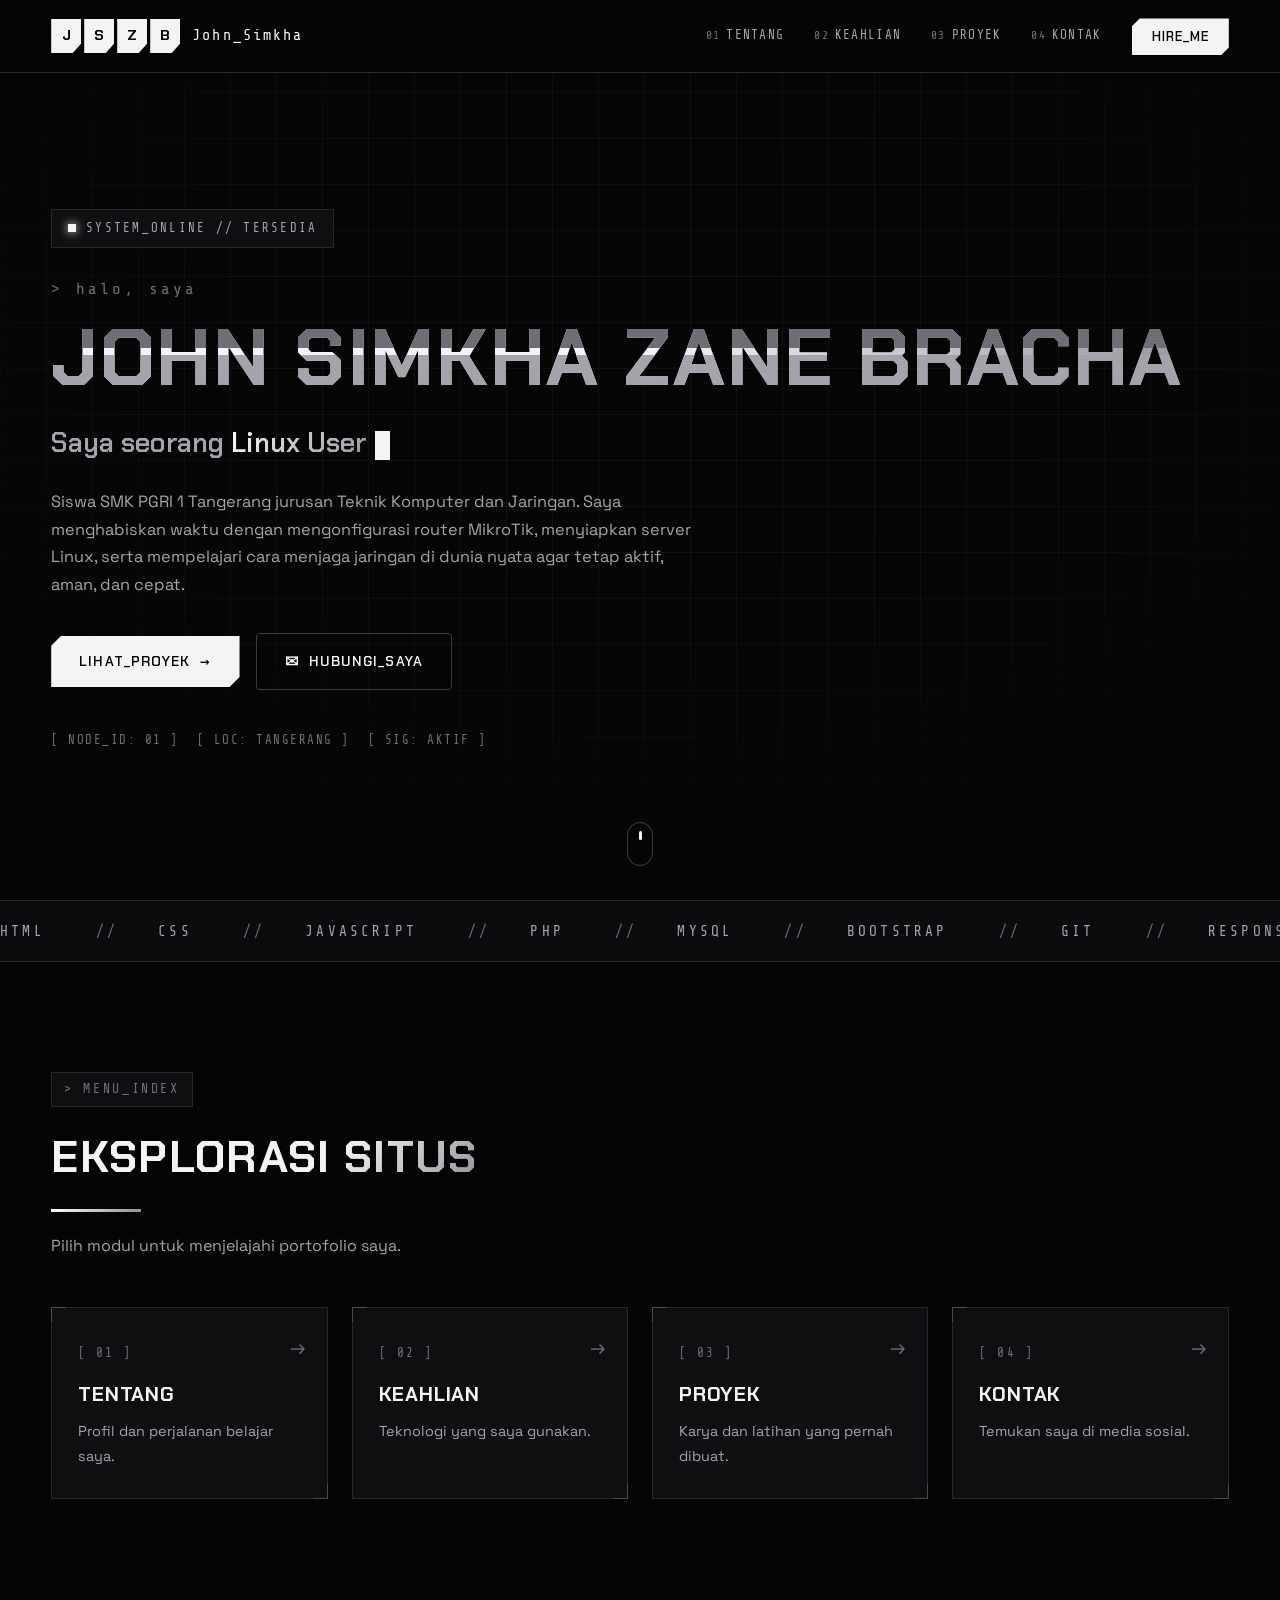
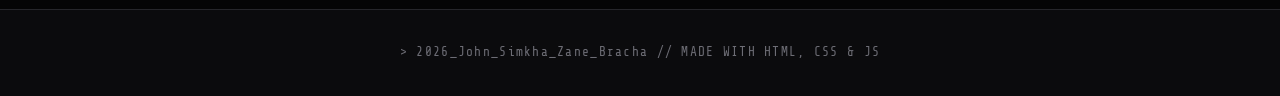
==== commit 3b792aa2: "Ubah menjadi multi-halaman: tentang, keahlian, proyek, kontak terpisah" ====
--- a/index.html
+++ b/index.html
@@ -21,7 +21,7 @@
   <!-- NAVBAR -->
   <header class="navbar" id="navbar">
     <div class="container nav-container">
-      <a href="#hero" class="logo">
+      <a href="index.html" class="logo">
         <span class="logo-mark">
           <span class="logo-letter">J</span><span class="logo-letter">S</span><span class="logo-letter">Z</span><span class="logo-letter">B</span>
         </span>
@@ -31,11 +31,11 @@
         <span></span><span></span><span></span>
       </button>
       <ul class="nav-links" id="navLinks">
-        <li><a href="#tentang" class="nav-link"><span class="nav-idx">01</span> Tentang</a></li>
-        <li><a href="#keahlian" class="nav-link"><span class="nav-idx">02</span> Keahlian</a></li>
-        <li><a href="#proyek" class="nav-link"><span class="nav-idx">03</span> Proyek</a></li>
-        <li><a href="#kontak" class="nav-link"><span class="nav-idx">04</span> Kontak</a></li>
-        <li><a href="#kontak" class="nav-cta">Hire_Me</a></li>
+        <li><a href="tentang.html" class="nav-link"><span class="nav-idx">01</span> Tentang</a></li>
+        <li><a href="keahlian.html" class="nav-link"><span class="nav-idx">02</span> Keahlian</a></li>
+        <li><a href="proyek.html" class="nav-link"><span class="nav-idx">03</span> Proyek</a></li>
+        <li><a href="kontak.html" class="nav-link"><span class="nav-idx">04</span> Kontak</a></li>
+        <li><a href="kontak.html" class="nav-cta">Hire_Me</a></li>
       </ul>
     </div>
   </header>
@@ -55,10 +55,10 @@
         Siswa SMK PGRI 1 Tangerang jurusan Teknik Komputer dan Jaringan. Saya menghabiskan waktu dengan mengonfigurasi router MikroTik, menyiapkan server Linux, serta mempelajari cara menjaga jaringan di dunia nyata agar tetap aktif, aman, dan cepat.
       </p>
       <div class="hero-actions reveal">
-        <a href="#proyek" class="btn btn-primary">
+        <a href="proyek.html" class="btn btn-primary">
           Lihat_Proyek <span class="btn-arrow">→</span>
         </a>
-        <a href="#kontak" class="btn btn-ghost">
+        <a href="kontak.html" class="btn btn-ghost">
           <span class="btn-icon">✉</span> Hubungi_Saya
         </a>
       </div>
@@ -69,7 +69,7 @@
       </div>
     </div>
 
-    <a href="#tentang" class="scroll-indicator" aria-label="Scroll ke bawah">
+    <a href="#explore" class="scroll-indicator" aria-label="Scroll ke bawah">
       <span></span>
     </a>
   </section>
@@ -82,185 +82,39 @@
     </div>
   </div>
 
-  <!-- TENTANG -->
-  <section id="tentang" class="section">
+  <!-- EKSPLORASI -->
+  <section id="explore" class="section">
     <div class="container">
       <div class="section-head reveal">
-        <span class="section-tag">&gt; SECTION_01 // TENTANG</span>
-        <h2 class="section-title">Tentang <span class="gradient-text">Saya</span></h2>
+        <span class="section-tag">&gt; MENU_INDEX</span>
+        <h2 class="section-title">Eksplorasi <span class="gradient-text">Situs</span></h2>
       </div>
-      <div class="about-grid">
-        <div class="about-photo reveal">
-          <div class="photo-frame">
-            <img src="img/foto-profil.jpeg" alt="Foto profil">
-          </div>
-          <div class="float-card float-card-1">
-            <span class="float-icon">[01]</span>
-            <div><strong>Mulai Belajar</strong><small>Dasar-dasar Coding</small></div>
-          </div>
-          <div class="float-card float-card-2">
-            <span class="float-icon">[02]</span>
-            <div><strong>Praktik Jaringan</strong><small>Konfigurasi MikroTik</small></div>
-          </div>
-          <div class="float-card float-card-3">
-            <span class="float-icon">[03]</span>
-            <div><strong>Server Linux</strong><small>Belajar Admin Dasar</small></div>
-          </div>
-          <div class="float-card float-card-4">
-            <span class="float-icon">[04]</span>
-            <div><strong>TKJ</strong><small>SMK PGRI 1 Tangerang</small></div>
-          </div>
-        </div>
-        <div class="about-text reveal">
-          <p>
-            Halo! Saya <strong class="gradient-text">John Simkha Zane Bracha</strong>,
-            seorang siswa <strong class="gradient-text">SMK PGRI 1</strong> yang berfokus belajar menjadi <strong class="gradient-text">Web-Developer</strong>.
-            Saya senang jika saya bisa mengubah ide menjadi produk digital yang berguna dan mudah dipakai.
-          </p>
-          <p>
-            Sebagai siswa TKJ, saya aktif mendalami dunia jaringan komputer — mulai dari
-            mengonfigurasi router <strong class="gradient-text">MikroTik</strong>, mengelola
-            <strong class="gradient-text">server Linux</strong>, hingga memahami cara menjaga
-            jaringan tetap aktif, aman, dan cepat. Saya juga senang belajar membuat website
-            menggunakan HTML, CSS, JavaScript, dan PHP sebagai nilai tambah di bidang IT.
-          </p>
-          <ul class="about-info">
-            <li><span>Nama:</span> John Simkha Zane Bracha</li>
-            <li><span>Kelas:</span> 12 TJKT 1</li>
-            <li><span>Lokasi:</span> Tangerang, Indonesia</li>
-            <li><span>Status:</span> SMK PGRI 1 Student</li>
-          </ul>
-          <a href="#" class="btn btn-primary">
-            Unduh_CV <span class="btn-arrow">↓</span>
-          </a>
-        </div>
-      </div>
-    </div>
-  </section>
-
-  <!-- KEAHLIAN -->
-  <section id="keahlian" class="section section-alt">
-    <div class="container">
-      <div class="section-head reveal">
-        <span class="section-tag">&gt; SECTION_02 // KEAHLIAN</span>
-        <h2 class="section-title">Keahlian <span class="gradient-text">Saya</span></h2>
-      </div>
-      <p class="section-sub reveal">Teknologi yang saya gunakan untuk membangun produk digital.</p>
-      <div class="skills-grid">
-        <div class="skill-card reveal">
-          <div class="skill-icon"><span>&lt;/&gt;</span></div>
-          <h3>HTML &amp; CSS</h3>
-          <div class="progress"><div class="progress-bar" data-width="60%"></div></div>
-        </div>
-        <div class="skill-card reveal">
-          <div class="skill-icon"><span>{ }</span></div>
-          <h3>JavaScript</h3>
-          <div class="progress"><div class="progress-bar" data-width="45%"></div></div>
-        </div>
-        <div class="skill-card reveal">
-          <div class="skill-icon"><span>&gt;_</span></div>
-          <h3>Linux</h3>
-          <div class="progress"><div class="progress-bar" data-width="70%"></div></div>
-        </div>
-        <div class="skill-card reveal">
-          <div class="skill-icon"><span>#</span></div>
-          <h3>MikroTik</h3>
-          <div class="progress"><div class="progress-bar" data-width="76%"></div></div>
-        </div>
-      </div>
-    </div>
-  </section>
-
-  <!-- PROYEK -->
-  <section id="proyek" class="section">
-    <div class="container">
-      <div class="section-head reveal">
-        <span class="section-tag">&gt; SECTION_03 // PROYEK</span>
-        <h2 class="section-title">Proyek <span class="gradient-text">Terbaru</span></h2>
-      </div>
-      <p class="section-sub reveal">Praktik dan latihan yang pernah saya kerjakan di sekolah.</p>
-      <div class="projects-grid">
-        <article class="project-card reveal">
-          <div class="project-thumb thumb-1">
-            <span class="thumb-code">SYS.01</span>
-            <div class="project-overlay">
-              <a href="#" class="btn btn-sm">Lihat_Detail</a>
-            </div>
-          </div>
-          <div class="project-body">
-            <h3>Konfigurasi Hotspot MikroTik</h3>
-            <p>Latihan membangun hotspot dengan limitasi bandwidth dan halaman login.</p>
-            <div class="tags">
-              <span class="tag">MikroTik</span>
-              <span class="tag">RouterOS</span>
-            </div>
-          </div>
-        </article>
-        <article class="project-card reveal">
-          <div class="project-thumb thumb-2">
-            <span class="thumb-code">SYS.02</span>
-            <div class="project-overlay">
-              <a href="#" class="btn btn-sm">Lihat_Detail</a>
-            </div>
-          </div>
-          <div class="project-body">
-            <h3>Web Server di Linux</h3>
-            <p>Latihan instalasi dan konfigurasi Apache &amp; PHP di server Linux.</p>
-            <div class="tags">
-              <span class="tag">Linux</span>
-              <span class="tag">Apache</span>
-              <span class="tag">SSH</span>
-            </div>
-          </div>
-        </article>
-        <article class="project-card reveal">
-          <div class="project-thumb thumb-3">
-            <span class="thumb-code">SYS.03</span>
-            <div class="project-overlay">
-              <a href="#" class="btn btn-sm">Lihat_Detail</a>
-            </div>
-          </div>
-          <div class="project-body">
-            <h3>Website Portofolio Sendiri</h3>
-            <p>Website portofolio sederhana yang kamu lihat ini, dibuat dari nol.</p>
-            <div class="tags">
-              <span class="tag">HTML</span>
-              <span class="tag">CSS</span>
-              <span class="tag">JS</span>
-            </div>
-          </div>
-        </article>
-      </div>
-    </div>
-  </section>
-
-  <!-- KONTAK -->
-  <section id="kontak" class="section section-alt">
-    <div class="container">
-      <div class="section-head reveal">
-        <span class="section-tag">&gt; SECTION_04 // KONTAK</span>
-        <h2 class="section-title">Hubungi <span class="gradient-text">Saya</span></h2>
-      </div>
-      <p class="section-sub reveal">Temukan saya di media sosial atau hubungi langsung lewat email.</p>
-      <div class="contact-info reveal">
-        <div class="contact-item">
-          <span class="contact-icon">@</span>
-          <div><strong>Email</strong><p>johnsimkha1090@email.com</p></div>
-        </div>
-        <div class="contact-item">
-          <span class="contact-icon">◎</span>
-          <div><strong>Lokasi</strong><p>Tangerang, Indonesia</p></div>
-        </div>
-        <div class="contact-item">
-          <span class="contact-icon">↻</span>
-          <div><strong>Respon</strong><p>Dalam 1 - 2 hari</p></div>
-        </div>
-      </div>
-      <div class="contact-social reveal">
-        <a href="https://github.com/alephszb" target="_blank" rel="noopener" aria-label="GitHub" title="GitHub"><svg viewBox="0 0 24 24" width="20" height="20" fill="currentColor"><path d="M12 .5C5.65.5.5 5.65.5 12c0 5.08 3.29 9.39 7.86 10.91.58.11.79-.25.79-.56 0-.27-.01-1.17-.02-2.12-3.2.7-3.87-1.36-3.87-1.36-.52-1.33-1.28-1.68-1.28-1.68-1.04-.71.08-.7.08-.7 1.15.08 1.76 1.19 1.76 1.19 1.03 1.76 2.7 1.25 3.36.96.1-.75.4-1.25.72-1.54-2.55-.29-5.23-1.28-5.23-5.68 0-1.26.45-2.28 1.19-3.09-.12-.29-.52-1.46.11-3.05 0 0 .97-.31 3.18 1.18a11.1 11.1 0 0 1 5.8 0c2.2-1.49 3.17-1.18 3.17-1.18.63 1.59.23 2.76.11 3.05.74.81 1.19 1.83 1.19 3.09 0 4.41-2.69 5.38-5.25 5.67.41.35.77 1.04.77 2.1 0 1.52-.01 2.74-.01 3.11 0 .31.21.68.8.56A10.5 10.5 0 0 0 23.5 12C23.5 5.65 18.35.5 12 .5z"/></svg></a>
-        <a href="https://www.linkedin.com/in/john-simkha-154985428/" target="_blank" rel="noopener" aria-label="LinkedIn" title="LinkedIn"><svg viewBox="0 0 24 24" width="20" height="20" fill="currentColor"><path d="M20.45 20.45h-3.55v-5.57c0-1.33-.03-3.04-1.85-3.04-1.85 0-2.14 1.45-2.14 2.94v5.67H9.35V9h3.41v1.56h.05c.48-.9 1.64-1.85 3.37-1.85 3.6 0 4.27 2.37 4.27 5.46v6.28zM5.34 7.43a2.06 2.06 0 1 1 0-4.12 2.06 2.06 0 0 1 0 4.12zM7.12 20.45H3.55V9h3.57v11.45z"/></svg></a>
-        <a href="https://www.instagram.com/alephszb" target="_blank" rel="noopener" aria-label="Instagram" title="Instagram"><svg viewBox="0 0 24 24" width="20" height="20" fill="currentColor"><path d="M12 2.16c3.2 0 3.58.01 4.85.07 1.17.05 1.8.25 2.23.41.56.22.96.48 1.38.9.42.42.68.82.9 1.38.16.42.36 1.06.41 2.23.06 1.27.07 1.65.07 4.85s-.01 3.58-.07 4.85c-.05 1.17-.25 1.8-.41 2.23-.22.56-.48.96-.9 1.38-.42.42-.82.68-1.38.9-.42.16-1.06.36-2.23.41-1.27.06-1.65.07-4.85.07s-3.58-.01-4.85-.07c-1.17-.05-1.8-.25-2.23-.41a3.72 3.72 0 0 1-1.38-.9 3.72 3.72 0 0 1-.9-1.38c-.16-.42-.36-1.06-.41-2.23-.06-1.27-.07-1.65-.07-4.85s.01-3.58.07-4.85c.05-1.17.25-1.8.41-2.23.22-.56.48-.96.9-1.38.42-.42.82-.68 1.38-.9.42-.16 1.06-.36 2.23-.41 1.27-.06 1.65-.07 4.85-.07zM12 0C8.74 0 8.33.01 7.05.07 5.78.13 4.9.33 4.14.63a5.9 5.9 0 0 0-2.13 1.39A5.9 5.9 0 0 0 .63 4.13C.33 4.9.13 5.78.07 7.05.01 8.33 0 8.74 0 12s.01 3.67.07 4.95c.06 1.27.26 2.15.56 2.91.31.8.73 1.48 1.38 2.13a5.9 5.9 0 0 0 2.13 1.39c.77.3 1.64.5 2.91.56C8.33 23.99 8.74 24 12 24s3.67-.01 4.95-.07c1.27-.06 2.15-.26 2.91-.56a5.9 5.9 0 0 0 2.13-1.39 5.9 5.9 0 0 0 1.38-2.13c.3-.76.5-1.64.56-2.91.06-1.28.07-1.69.07-4.95s-.01-3.67-.07-4.95c-.06-1.27-.26-2.15-.56-2.91a5.9 5.9 0 0 0-1.38-2.13A5.9 5.9 0 0 0 19.86.63c-.76-.3-1.64-.5-2.91-.56C15.67.01 15.26 0 12 0zm0 5.84A6.16 6.16 0 1 0 12 18.16 6.16 6.16 0 0 0 12 5.84zm0 10.15a4 4 0 1 1 0-7.99 4 4 0 0 1 0 7.99zm7.85-10.4a1.44 1.44 0 1 1-2.88 0 1.44 1.44 0 0 1 2.88 0z"/></svg></a>
-        <a href="https://mail.google.com/mail/?view=cm&amp;fs=1&amp;to=johnsimkha1090@gmail.com" target="_blank" rel="noopener" aria-label="Email" title="Email"><svg viewBox="0 0 24 24" width="20" height="20" fill="currentColor"><path d="M20 4H4a2 2 0 0 0-2 2v12a2 2 0 0 0 2 2h16a2 2 0 0 0 2-2V6a2 2 0 0 0-2-2zm0 4-8 5-8-5V6l8 5 8-5v2z"/></svg></a>
+      <p class="section-sub reveal">Pilih modul untuk menjelajahi portofolio saya.</p>
+      <div class="explore-grid">
+        <a href="tentang.html" class="explore-card reveal">
+          <span class="explore-idx">[ 01 ]</span>
+          <h3>Tentang</h3>
+          <p>Profil dan perjalanan belajar saya.</p>
+          <span class="explore-arrow">→</span>
+        </a>
+        <a href="keahlian.html" class="explore-card reveal">
+          <span class="explore-idx">[ 02 ]</span>
+          <h3>Keahlian</h3>
+          <p>Teknologi yang saya gunakan.</p>
+          <span class="explore-arrow">→</span>
+        </a>
+        <a href="proyek.html" class="explore-card reveal">
+          <span class="explore-idx">[ 03 ]</span>
+          <h3>Proyek</h3>
+          <p>Karya dan latihan yang pernah dibuat.</p>
+          <span class="explore-arrow">→</span>
+        </a>
+        <a href="kontak.html" class="explore-card reveal">
+          <span class="explore-idx">[ 04 ]</span>
+          <h3>Kontak</h3>
+          <p>Temukan saya di media sosial.</p>
+          <span class="explore-arrow">→</span>
+        </a>
       </div>
     </div>
   </section>
--- a/css/style.css
+++ b/css/style.css
@@ -100,18 +100,28 @@
   mix-blend-mode: overlay;
 }
 
-/* ===== CURSOR GLOW ===== */
+/* ===== CURSOR CIRCLE ===== */
 .cursor-glow {
   position: fixed;
-  width: 420px;
-  height: 420px;
-  left: -210px;
-  top: -210px;
+  width: 28px;
+  height: 28px;
+  left: 0;
+  top: 0;
+  border: 2px solid var(--text);
   border-radius: 50%;
-  background: radial-gradient(circle, rgba(255, 255, 255, 0.07) 0%, transparent 60%);
+  background: rgba(255, 255, 255, 0.08);
+  box-shadow: 0 0 14px rgba(255, 255, 255, 0.25);
   pointer-events: none;
-  z-index: 0;
-  transition: none;
+  z-index: 9999;
+  opacity: 0;
+  transition: width var(--transition), height var(--transition), opacity 0.2s ease;
+}
+
+.cursor-glow.hover {
+  width: 46px;
+  height: 46px;
+  background: rgba(255, 255, 255, 0.14);
+  box-shadow: 0 0 22px rgba(255, 255, 255, 0.35);
 }
 
 /* ===== TYPOGRAPHY UMUM ===== */
@@ -1030,6 +1040,111 @@
   border-color: var(--text);
   transform: translateY(-4px);
   box-shadow: var(--glow);
+}
+
+/* ===== HALAMAN TERPISAH ===== */
+.page-hero {
+  position: relative;
+  padding: 170px 0 56px;
+}
+
+.page-hero .section-title {
+  margin-bottom: 16px;
+}
+
+.page-hero .section-sub {
+  margin-bottom: 0;
+}
+
+.page-content {
+  padding-top: 40px;
+}
+
+/* ===== INDEX / EXPLORE ===== */
+.explore-grid {
+  display: grid;
+  grid-template-columns: repeat(auto-fit, minmax(240px, 1fr));
+  gap: 24px;
+}
+
+.explore-card {
+  position: relative;
+  display: block;
+  background: var(--surface);
+  border: 1px solid var(--border);
+  padding: 30px 26px;
+  transition: border-color var(--transition), transform var(--transition), background var(--transition);
+}
+
+.explore-card::before,
+.explore-card::after {
+  content: '';
+  position: absolute;
+  width: 14px;
+  height: 14px;
+  border: 1px solid var(--text-dim);
+  opacity: 0.5;
+  transition: opacity var(--transition);
+}
+
+.explore-card::before {
+  top: -1px;
+  left: -1px;
+  border-right: none;
+  border-bottom: none;
+}
+
+.explore-card::after {
+  bottom: -1px;
+  right: -1px;
+  border-left: none;
+  border-top: none;
+}
+
+.explore-card:hover {
+  border-color: var(--text-dim);
+  background: var(--surface-2);
+  transform: translateY(-4px);
+}
+
+.explore-card:hover::before,
+.explore-card:hover::after {
+  opacity: 1;
+}
+
+.explore-idx {
+  font-family: var(--font-mono);
+  font-size: 0.8rem;
+  letter-spacing: 0.16em;
+  color: var(--text-dim);
+}
+
+.explore-card h3 {
+  font-family: var(--font-display);
+  font-size: 1.25rem;
+  text-transform: uppercase;
+  letter-spacing: 0.04em;
+  margin: 12px 0 8px;
+}
+
+.explore-card p {
+  color: var(--text-muted);
+  font-size: 0.9rem;
+  margin-bottom: 0;
+}
+
+.explore-arrow {
+  position: absolute;
+  top: 24px;
+  right: 22px;
+  font-size: 1.2rem;
+  color: var(--text-dim);
+  transition: color var(--transition), transform var(--transition);
+}
+
+.explore-card:hover .explore-arrow {
+  color: var(--text);
+  transform: translateX(4px);
 }
 
 /* ===== FOOTER ===== */
